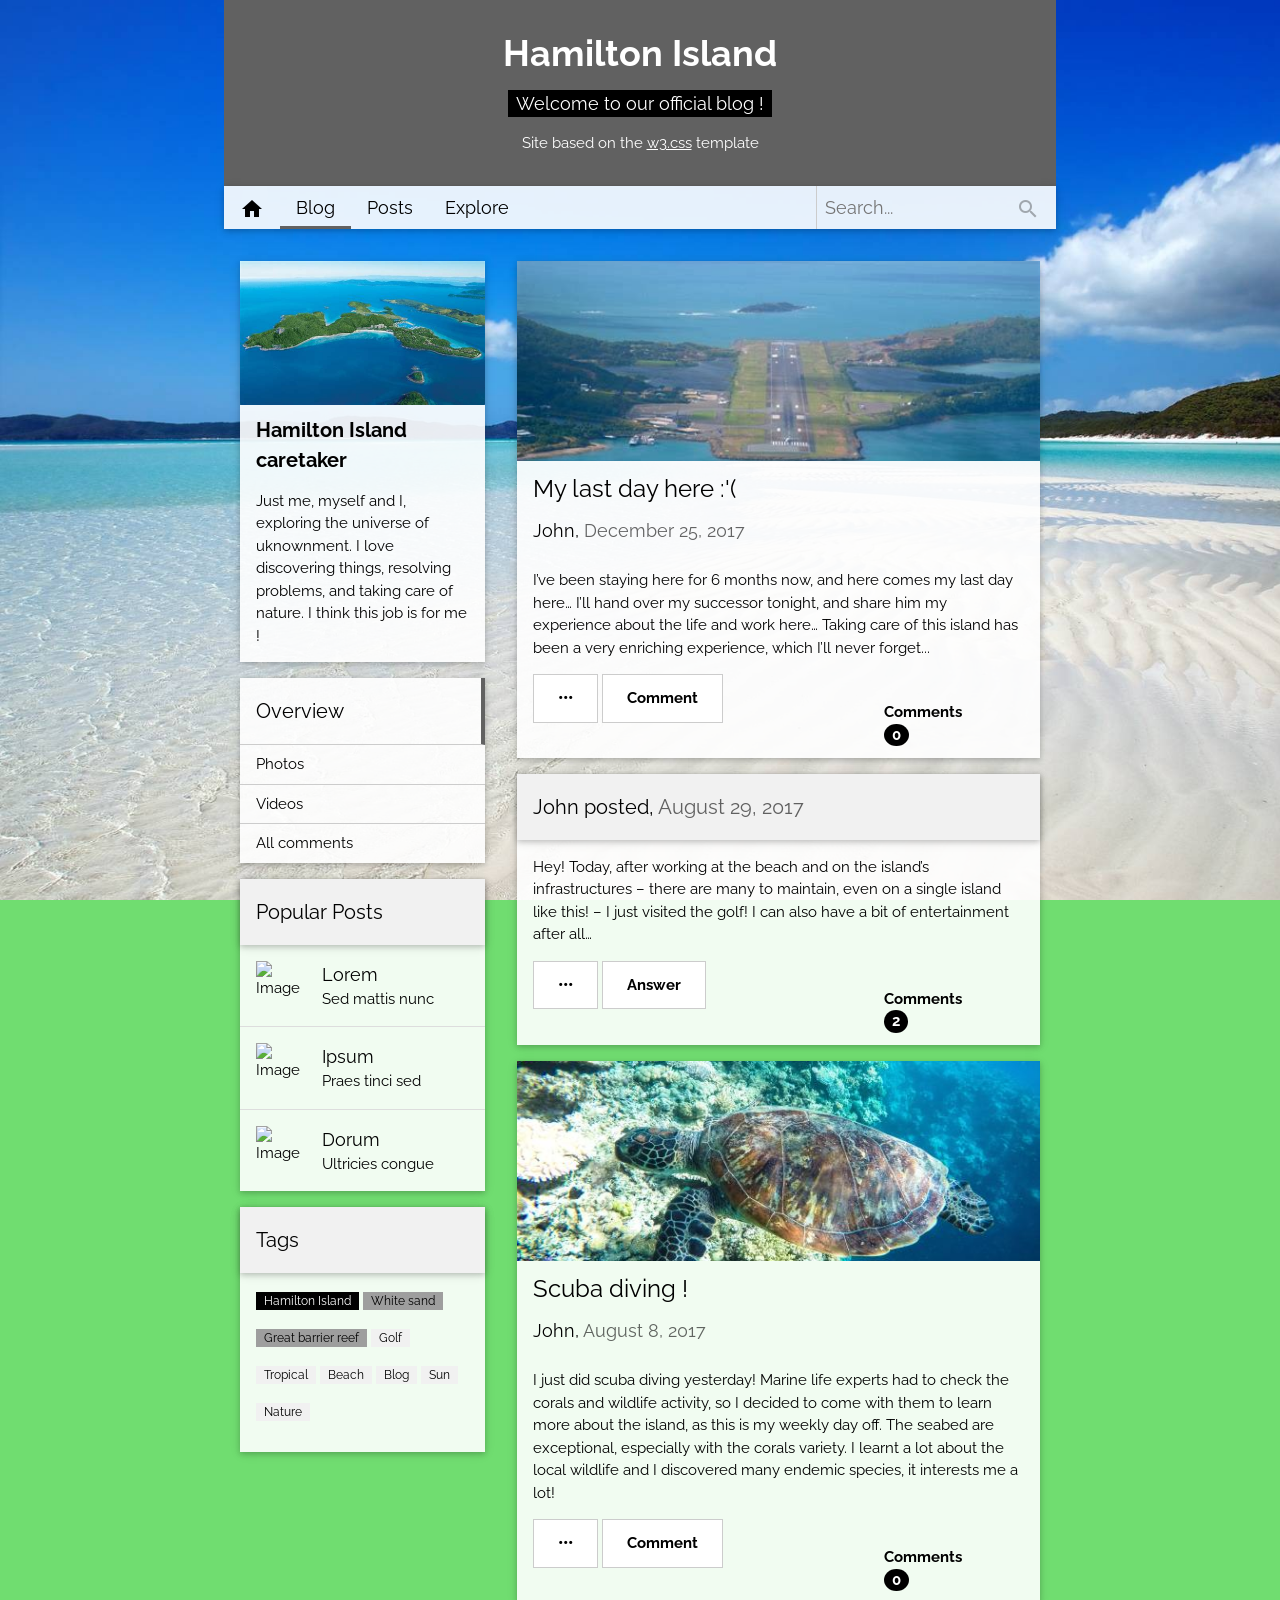
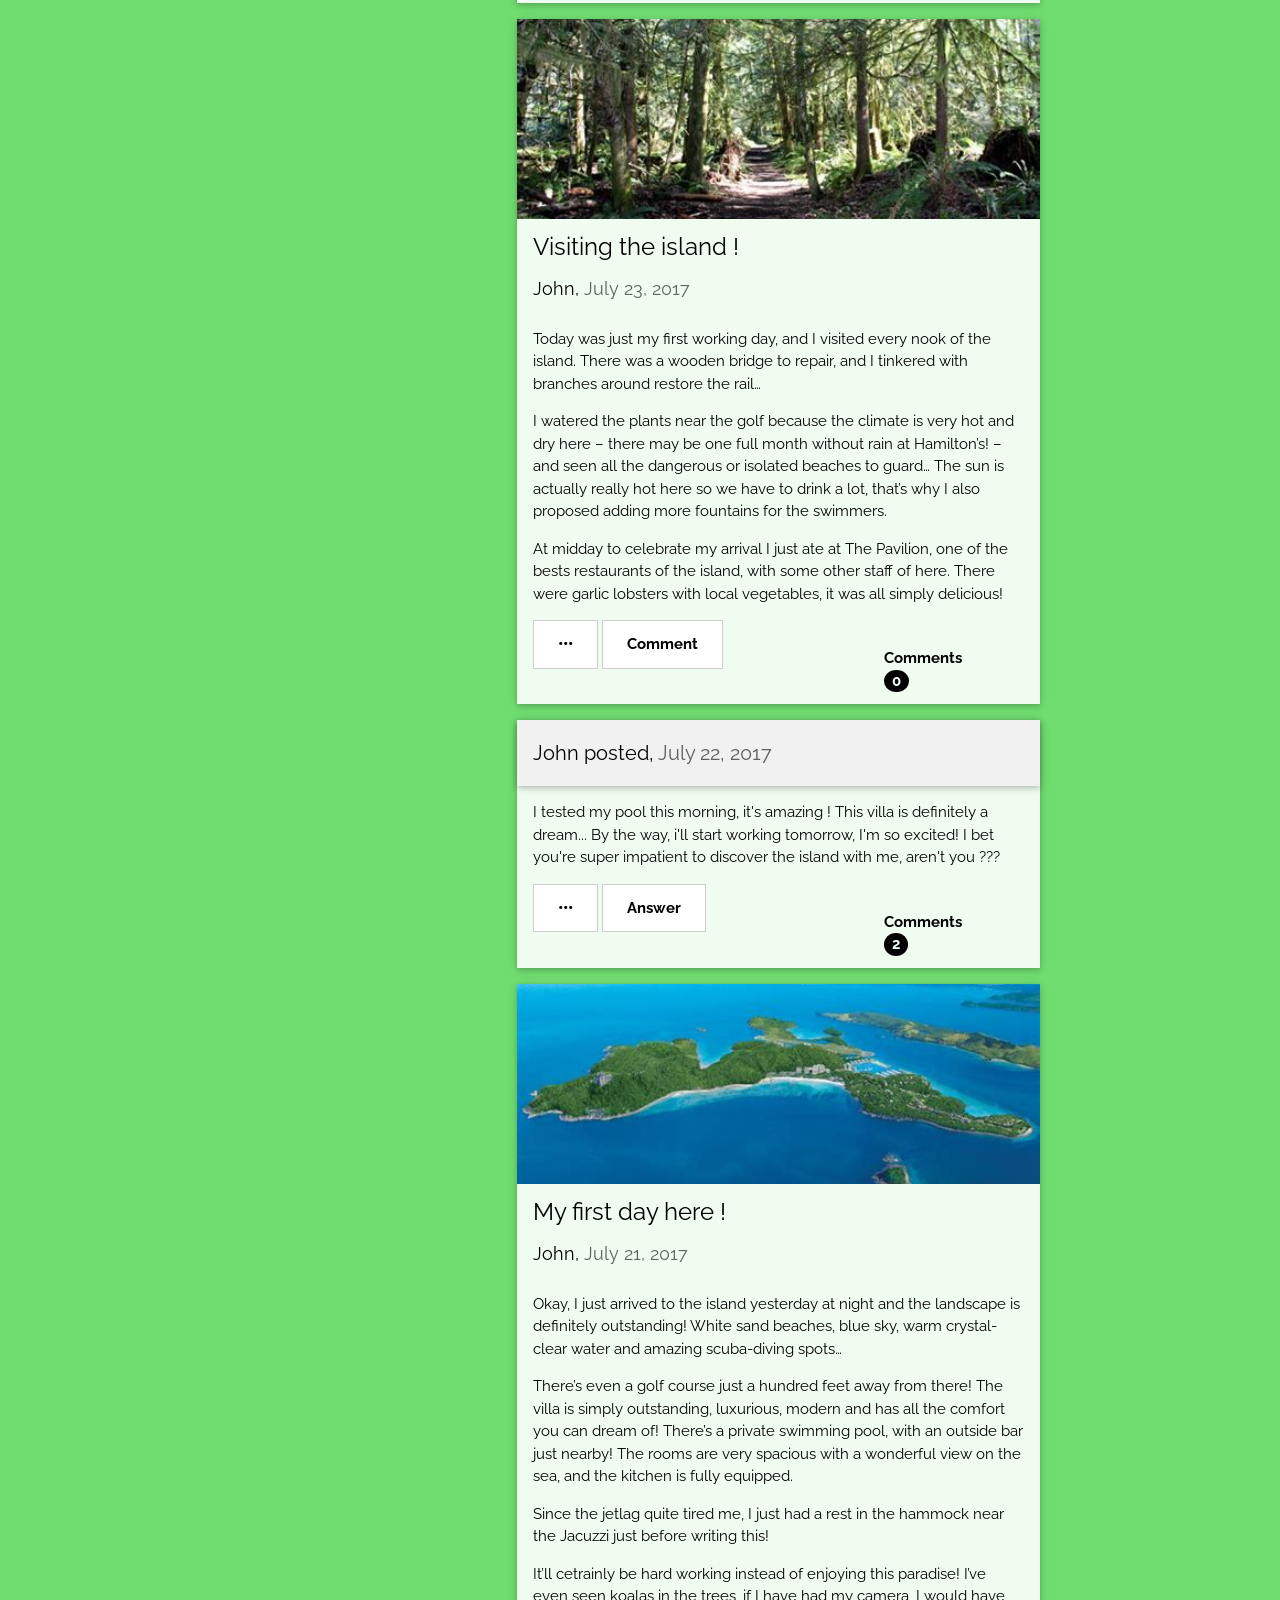
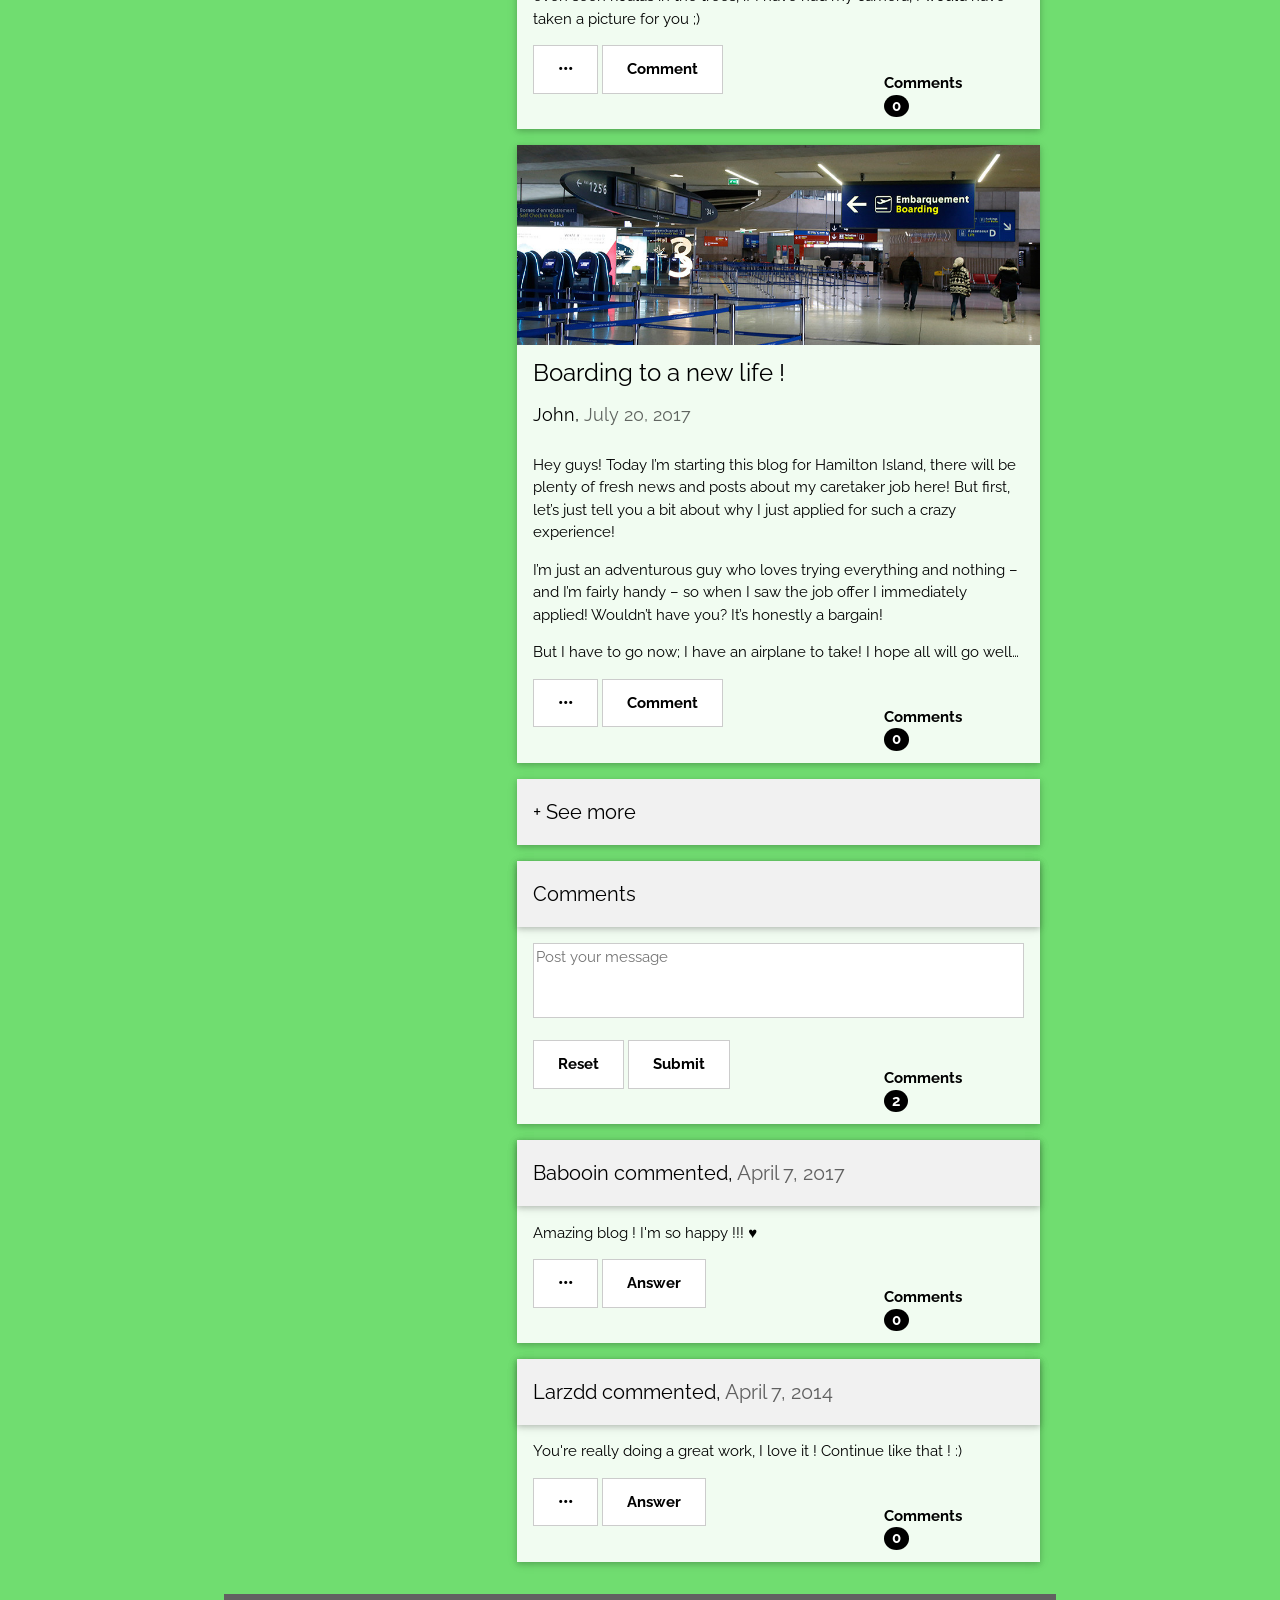
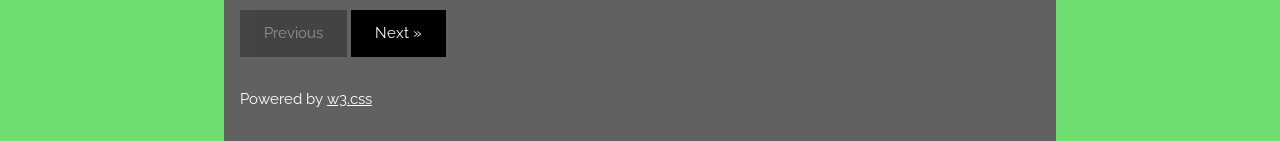
==== index.html @ 5f14005f "chenges" ====
<!DOCTYPE html PUBLIC "-//W3C//DTD XHTML 1.0 Strict//EN" "http://www.w3.org/TR/xhtml1/DTD/xhtml1-strict.dtd">
<html xmlns="http://www.w3.org/1999/xhtml">

<head>
<meta http-equiv="Content-Type" content="text/html; charset=utf-8"/>
<meta name="viewport" content="width=device-width, initial-scale=1"/>
<meta name="description" content="eng-bl"/>
<meta name="keywords" content="hamilton island"/>

<title>Hamilton Island • Blog</title>
<script type="text/javascript" src=tab-handler.js></script>

<link rel="stylesheet" href="https://www.w3schools.com/w3css/4/w3.css">
<link rel="stylesheet" href="https://fonts.googleapis.com/css?family=Raleway">
<link rel="stylesheet" href="https://fonts.googleapis.com/icon?family=Material+Icons">
<link rel="stylesheet" href="custom-w3.css" id="stylesheet">
</head>

<body>
<div class="w3-content main-padding">

<!-- Header -->
<header class="w3-container w3-dark-grey w3-center w3-padding-16"> 
	<h1 class="bold">Hamilton Island</h1>
	<h5><span class="w3-tag">Welcome to our official blog !</span></h5>
	<p>Site based on the <a href="https://www.w3schools.com/w3css/tryw3css_templates_blog.htm" target="_blank">w3.css</a> template</p>
</header>

<div class="w3-bar w3-card w3-margin-bottom">
	<a href="javascript:void(0)" class="w3-bar-item w3-button"><i class="material-icons">home</i></a>
	<a href="javascript:void(0)" class="w3-bar-item w3-button buttonvalid">Blog</a>
	<a href="javascript:void(0)" class="w3-bar-item w3-button">Posts</a>
	<a href="javascript:void(0)" class="w3-bar-item w3-button">Explore</a>
	<form class="w3-custom-mobile w3-right form" action="javascript:void(0)">
		<button class="w3-button w3-right search w3-disabled"><i class="material-icons">search</i></button>
		<input class="w3-input w3-border-0 w3-border-left w3-right" type="text" placeholder="Search...">
	</form>
</div>

<!-- Grid -->
<div class="w3-row">


<!-- Menu -->
<div class="w3-col l4">
	
	<!-- About Card -->
	<div class="w3-card w3-margin">
		<img src="photoHamilton.jpg" style="width:100%">
		<div class="w3-container">
			<h4 class="bold">Hamilton Island caretaker</h4>
			<p>Just me, myself and I, exploring the universe of uknownment. I love discovering things, resolving problems, and taking care of nature. I think this job is for me !</p>
		</div>
	</div>
	
	<!-- Menu -->
	<div class="w3-card w3-margin">
		<a class="w3-button menu w3-border-bottom menuvalid"><h4>Overview</h4></a>
		<a class="w3-button menu w3-border-bottom">Photos</a>
		<a class="w3-button menu w3-border-bottom">Videos</a>
		<a class="w3-button menu">All comments</a>
	</div>

	<!-- Posts -->
	<div class="w3-card w3-margin">
		<div class="w3-card header">
			<h4>Popular Posts</h4>
		</div>
		<ul class="w3-ul w3-hoverable">
			<li class="w3-padding-16">
				<img src="https://www.w3schools.com/w3images/rock.jpg" alt="Image" class="w3-left w3-margin-right" style="width:50px">
				<span class="w3-large">Lorem</span><br>
				<span>Sed mattis nunc</span>
			</li>
			<li class="w3-padding-16">
				<img src="https://www.w3schools.com/w3images/gondol.jpg" alt="Image" class="w3-left w3-margin-right" style="width:50px">
				<span class="w3-large">Ipsum</span><br>
				<span>Praes tinci sed</span>
			</li> 
			<li class="w3-padding-16">
				<img src="https://www.w3schools.com/w3images/skies.jpg" alt="Image" class="w3-left w3-margin-right" style="width:50px">
				<span class="w3-large">Dorum</span><br>
				<span>Ultricies congue</span>
			</li>
		</ul>
	</div>
 
	<!-- Labels / tags -->
	<div class="w3-card w3-margin">
		<div class="w3-card header">
			<h4>Tags</h4>
		</div>
		<div class="w3-container">
			<p>
			<span class="w3-tag w3-black w3-small  w3-margin-bottom">Hamilton Island</span> <span class="w3-tag w3-grey w3-small w3-margin-bottom">White sand</span> <span class="w3-tag w3-grey w3-small w3-margin-bottom">Great barrier reef</span> <span class="w3-tag w3-light-grey w3-small w3-margin-bottom">Golf</span> <span class="w3-tag w3-light-grey w3-small w3-margin-bottom">Tropical</span>
			<span class="w3-tag w3-light-grey w3-small w3-margin-bottom">Beach</span> <span class="w3-tag w3-light-grey w3-small w3-margin-bottom">Blog</span> <span class="w3-tag w3-light-grey w3-small w3-margin-bottom">Sun</span> <span class="w3-tag w3-light-grey w3-small w3-margin-bottom">Nature</span>
			</p>
		</div>
	</div>
	
<!-- END INTRODUCTION MENU -->
</div>


<!-- Blog entries -->
<div class="w3-col l8 s12">

	<!-- Blog entry -->
	<div class="w3-card w3-margin">
		<img src="hamiltonAirport.jpg" alt="Image" style="width:100%;height:200px;">
		<div class="w3-container">
			<h3>My last day here :'(</h3>
			<h5>John, <span class="w3-opacity">December 25, 2017</span></h5>
		</div>
		<div class="w3-container">
			<p>I’ve been staying here for 6 months now, and here comes my last day here… I’ll hand over my successor tonight, and share him my experience about the life and work here… Taking care of this island has been a very enriching experience, which I’ll never forget...</p>
			<div class="w3-row">
				<div class="w3-col m8 s12">
					<div class="w3-dropdown-click">
						<button onclick="openDrop(this)" class="w3-button w3-padding-large w3-white w3-border drop">•••</button>
						<div id="dropdown" class="w3-dropdown-content w3-bar-block w3-border">
							<a href="javascript:void(0)" class="w3-bar-item w3-button">React</a>
							<a href="javascript:void(0)" class="w3-bar-item w3-button">Reshare</a>
							<a href="javascript:void(0)" class="w3-bar-item w3-button">Report</a>
						</div>
					</div>
					<button class="w3-button w3-padding-large w3-white w3-border bold">Comment</button>
				</div>
				<div class="w3-col m4 w3-hide-small">
					<p><span class="w3-padding-large w3-right bold">Comments <span class="w3-badge">0</span></span></p>
				</div>
			</div>
		</div>
	</div>

	<!-- Post -->
	<div class="w3-card w3-margin">
		<div class="w3-card header">
			<h4>John posted, <span class="w3-opacity">August 29, 2017</span></h4>
		</div>
		<div class="w3-container">
			<p>Hey! Today, after working at the beach and on the island’s infrastructures – there are many to maintain, even on a single island like this! – I just visited the golf! I can also have a bit of entertainment after all…</p>
			<div class="w3-row">
				<div class="w3-col m8 s12">
					<div class="w3-dropdown-click">
						<button onclick="openDrop(this)" class="w3-button w3-padding-large w3-white w3-border drop">•••</button>
						<div id="dropdown" class="w3-dropdown-content w3-bar-block w3-border">
							<a href="javascript:void(0)" class="w3-bar-item w3-button">React</a>
							<a href="javascript:void(0)" class="w3-bar-item w3-button">Reshare</a>
							<a href="javascript:void(0)" class="w3-bar-item w3-button">Report</a>
						</div>
					</div>
					<button class="w3-button w3-padding-large w3-white w3-border bold">Answer</button>
				</div>
				<div class="w3-col m4 w3-hide-small">
					<p><span class="w3-padding-large w3-right bold">Comments <span class="w3-badge">2</span></span></p>
				</div>
			</div>
		</div>
	</div>

	<!-- Blog entry -->
	<div class="w3-card w3-margin">
		<img src="hamiltonScuba.jpg" alt="Image" style="width:100%;height:200px;">
		<div class="w3-container">
			<h3>Scuba diving !</h3>
			<h5>John, <span class="w3-opacity">August 8, 2017</span></h5>
		</div>
		<div class="w3-container">
			<p>I just did scuba diving yesterday! Marine life experts had to check the corals and wildlife activity, so I decided to come with them to learn more about the island, as this is my weekly day off. The seabed are exceptional, especially with the corals variety. I learnt a lot about the local wildlife and I discovered many endemic species, it interests me a lot!</p>
			<div class="w3-row">
				<div class="w3-col m8 s12">
					<div class="w3-dropdown-click">
						<button onclick="openDrop(this)" class="w3-button w3-padding-large w3-white w3-border drop">•••</button>
						<div id="dropdown" class="w3-dropdown-content w3-bar-block w3-border">
							<a href="javascript:void(0)" class="w3-bar-item w3-button">React</a>
							<a href="javascript:void(0)" class="w3-bar-item w3-button">Reshare</a>
							<a href="javascript:void(0)" class="w3-bar-item w3-button">Report</a>
						</div>
					</div>
					<button class="w3-button w3-padding-large w3-white w3-border bold">Comment</button>
				</div>
				<div class="w3-col m4 w3-hide-small">
					<p><span class="w3-padding-large w3-right bold">Comments <span class="w3-badge">0</span></span></p>
				</div>
			</div>
		</div>
	</div>

	<!-- Blog entry -->
	<div class="w3-card w3-margin">
		<img src="hamiltonTrail.jpg" alt="Image" style="width:100%;height:200px;">
		<div class="w3-container">
			<h3>Visiting the island !</h3>
			<h5>John, <span class="w3-opacity">July 23, 2017</span></h5>
		</div>
		<div class="w3-container">
			<p>Today was just my first working day, and I visited every nook of the island. There was a wooden bridge to repair, and I tinkered with branches around restore the rail…</p>
			<p>I watered the plants near the golf because the climate is very hot and dry here – there may be one full month without rain at Hamilton’s! – and seen all the dangerous or isolated beaches to guard… The sun is actually really hot here so we have to drink a lot, that’s why I also proposed adding more fountains for the swimmers.</p>
			<p>At midday to celebrate my arrival I just ate at The Pavilion, one of the bests restaurants of the island, with some other staff of here. There were garlic lobsters with local vegetables, it was all simply delicious!</p>
			<div class="w3-row">
				<div class="w3-col m8 s12">
					<div class="w3-dropdown-click">
						<button onclick="openDrop(this)" class="w3-button w3-padding-large w3-white w3-border drop">•••</button>
						<div id="dropdown" class="w3-dropdown-content w3-bar-block w3-border">
							<a href="javascript:void(0)" class="w3-bar-item w3-button">React</a>
							<a href="javascript:void(0)" class="w3-bar-item w3-button">Reshare</a>
							<a href="javascript:void(0)" class="w3-bar-item w3-button">Report</a>
						</div>
					</div>
					<button class="w3-button w3-padding-large w3-white w3-border bold">Comment</button>
				</div>
				<div class="w3-col m4 w3-hide-small">
					<p><span class="w3-padding-large w3-right bold">Comments <span class="w3-badge">0</span></span></p>
				</div>
			</div>
		</div>
	</div>

	<!-- Post -->
	<div class="w3-card w3-margin">
		<div class="w3-card header">
			<h4>John posted, <span class="w3-opacity">July 22, 2017</span></h4>
		</div>
		<div class="w3-container">
			<p>I tested my pool this morning, it's amazing ! This villa is definitely a dream... By the way, i'll start working tomorrow, I'm so excited! I bet you're super impatient to discover the island with me, aren't you ???</p>
			<div class="w3-row">
				<div class="w3-col m8 s12">
					<div class="w3-dropdown-click">
						<button onclick="openDrop(this)" class="w3-button w3-padding-large w3-white w3-border drop">•••</button>
						<div id="dropdown" class="w3-dropdown-content w3-bar-block w3-border">
							<a href="javascript:void(0)" class="w3-bar-item w3-button">React</a>
							<a href="javascript:void(0)" class="w3-bar-item w3-button">Reshare</a>
							<a href="javascript:void(0)" class="w3-bar-item w3-button">Report</a>
						</div>
					</div>
					<button class="w3-button w3-padding-large w3-white w3-border bold">Answer</button>
				</div>
				<div class="w3-col m4 w3-hide-small">
					<p><span class="w3-padding-large w3-right bold">Comments <span class="w3-badge">2</span></span></p>
				</div>
			</div>
		</div>
	</div>

	<!-- Blog entry -->
	<div class="w3-card w3-margin">
		<img src="photoHamilton.jpg" alt="Image" style="width:100%;height:200px;">
		<div class="w3-container">
			<h3>My first day here !</h3>
			<h5>John, <span class="w3-opacity">July 21, 2017</span></h5>
		</div>
		<div class="w3-container">
			<p>Okay, I just arrived to the island yesterday at night and the landscape is definitely outstanding! White sand beaches, blue sky, warm crystal-clear water and amazing scuba-diving spots…</p>
			<p>There’s even a golf course just a hundred feet away from there! The villa is simply outstanding, luxurious, modern and has all the comfort you can dream of! There’s a private swimming pool, with an outside bar just nearby! The rooms are very spacious with a wonderful view on the sea, and the kitchen is fully equipped.</p>
			<p>Since the jetlag quite tired me, I just had a rest in the hammock near the Jacuzzi just before writing this!</p>
			<p>It’ll cetrainly be hard working instead of enjoying this paradise! I’ve even seen koalas in the trees, if I have had my camera, I would have taken a picture for you ;)</p>
			<div class="w3-row">
				<div class="w3-col m8 s12">
					<div class="w3-dropdown-click">
						<button onclick="openDrop(this)" class="w3-button w3-padding-large w3-white w3-border drop">•••</button>
						<div id="dropdown" class="w3-dropdown-content w3-bar-block w3-border">
							<a href="javascript:void(0)" class="w3-bar-item w3-button">React</a>
							<a href="javascript:void(0)" class="w3-bar-item w3-button">Reshare</a>
							<a href="javascript:void(0)" class="w3-bar-item w3-button">Report</a>
						</div>
					</div>
					<button class="w3-button w3-padding-large w3-white w3-border bold">Comment</button>
				</div>
				<div class="w3-col m4 w3-hide-small">
					<p><span class="w3-padding-large w3-right bold">Comments <span class="w3-badge">0</span></span></p>
				</div>
			</div>
		</div>
	</div>

	<!-- Blog entry -->
	<div class="w3-card w3-margin">
		<img src="parisAirport.jpg" alt="Image" style="width:100%;height:200px;">
		<div class="w3-container">
			<h3>Boarding to a new life !</h3>
			<h5>John, <span class="w3-opacity">July 20, 2017</span></h5>
		</div>
		<div class="w3-container">
			<p>Hey guys! Today I’m starting this blog for Hamilton Island, there will be plenty of fresh news and posts about my caretaker job here! But first, let’s just tell you a bit about why I just applied for such a crazy experience!</p>
			<p>I’m just an adventurous guy who loves trying everything and nothing – and I’m fairly handy – so when I saw the job offer I immediately applied! Wouldn’t have you? It’s honestly a bargain!</p>
			<p>But I have to go now; I have an airplane to take! I hope all will go well…</p>
			<div class="w3-row">
				<div class="w3-col m8 s12">
					<div class="w3-dropdown-click">
						<button onclick="openDrop(this)" class="w3-button w3-padding-large w3-white w3-border drop">•••</button>
						<div id="dropdown" class="w3-dropdown-content w3-bar-block w3-border">
							<a href="javascript:void(0)" class="w3-bar-item w3-button">React</a>
							<a href="javascript:void(0)" class="w3-bar-item w3-button">Reshare</a>
							<a href="javascript:void(0)" class="w3-bar-item w3-button">Report</a>
						</div>
					</div>
					<button class="w3-button w3-padding-large w3-white w3-border bold">Comment</button>
				</div>
				<div class="w3-col m4 w3-hide-small">
					<p><span class="w3-padding-large w3-right bold">Comments <span class="w3-badge">0</span></span></p>
				</div>
			</div>
		</div>
	</div>
	
	<!-- See more -->
	<div class="w3-card w3-margin">
		<a class="w3-button menu header"><h4>+ See more</h4></a>
	</div>

	<!-- Messages -->
	<div class="w3-card w3-margin">
		<div class="w3-card header">
			<h4>Comments</h4>
		</div>
		<form class="w3-container">
			<textarea name="message" class="w3-border" placeholder="Post your message" required></textarea>
			<div class="w3-row">
				<div class="w3-col m8 s12">
					<input type="reset" class="w3-button w3-padding-large w3-white w3-border bold"></input>
					<input type="submit" class="w3-button w3-padding-large w3-white w3-border bold"></input>
				</div>
				<div class="w3-col m4 w3-hide-small">
					<p><span class="w3-padding-large w3-right bold">Comments <span class="w3-badge">2</span></span></p>
				</div>
			</div>
		</form>
	</div>

	<!-- Message -->
	<div class="w3-card w3-margin">
		<div class="w3-card header">
			<h4>Babooin commented, <span class="w3-opacity">April 7, 2017</span></h4>
		</div>
		<div class="w3-container">
			<p>Amazing blog ! I'm so happy !!! ♥</p>
			<div class="w3-row">
				<div class="w3-col m8 s12">
					<div class="w3-dropdown-click">
						<button onclick="openDrop(this)" class="w3-button w3-padding-large w3-white w3-border drop">•••</button>
						<div id="dropdown" class="w3-dropdown-content w3-bar-block w3-border">
							<a href="" class="w3-bar-item w3-button">Answer</a>
							<a href="" class="w3-bar-item w3-button">Reshare</a>
							<a href="" class="w3-bar-item w3-button">Report</a>
						</div>
					</div>
					<button class="w3-button w3-padding-large w3-white w3-border bold">Answer</button>
				</div>
				<div class="w3-col m4 w3-hide-small">
					<p><span class="w3-padding-large w3-right bold">Comments <span class="w3-badge">0</span></span></p>
				</div>
			</div>
		</div>
	</div>

	<!-- Message -->
	<div class="w3-card w3-margin">
		<div class="w3-card header">
			<h4>Larzdd commented, <span class="w3-opacity">April 7, 2014</span></h4>
		</div>
		<div class="w3-container">
			<p>You're really doing a great work, I love it ! Continue like that ! :)</p>
			<div class="w3-row">
				<div class="w3-col m8 s12">
					<div class="w3-dropdown-click">
						<button onclick="openDrop(this)" class="w3-button w3-padding-large w3-white w3-border drop">•••</button>
						<div id="dropdown" class="w3-dropdown-content w3-bar-block w3-border">
							<a href="" class="w3-bar-item w3-button">Answer</a>
							<a href="" class="w3-bar-item w3-button">Reshare</a>
							<a href="" class="w3-bar-item w3-button">Report</a>
						</div>
					</div>
					<button class="w3-button w3-padding-large w3-white w3-border bold">Answer</button>
				</div>
				<div class="w3-col m4 w3-hide-small">
					<p><span class="w3-padding-large w3-right bold">Comments <span class="w3-badge">0</span></span></p>
				</div>
			</div>
		</div>
	</div>

<!-- END BLOG ENTRIES -->
</div>

<!-- END GRID -->
</div>

<!-- Footer -->
<footer class="w3-container w3-dark-grey w3-padding-16 w3-margin-top">
  <button class="w3-button w3-black w3-disabled w3-padding-large w3-margin-bottom">Previous</button>
  <button class="w3-button w3-black w3-padding-large w3-margin-bottom">Next »</button>
  <p>Powered by <a href="https://www.w3schools.com/w3css/default.asp" target="_blank">w3.css</a></p>
</footer>

<!-- END CONTENT -->
</div>

</body>
</html>
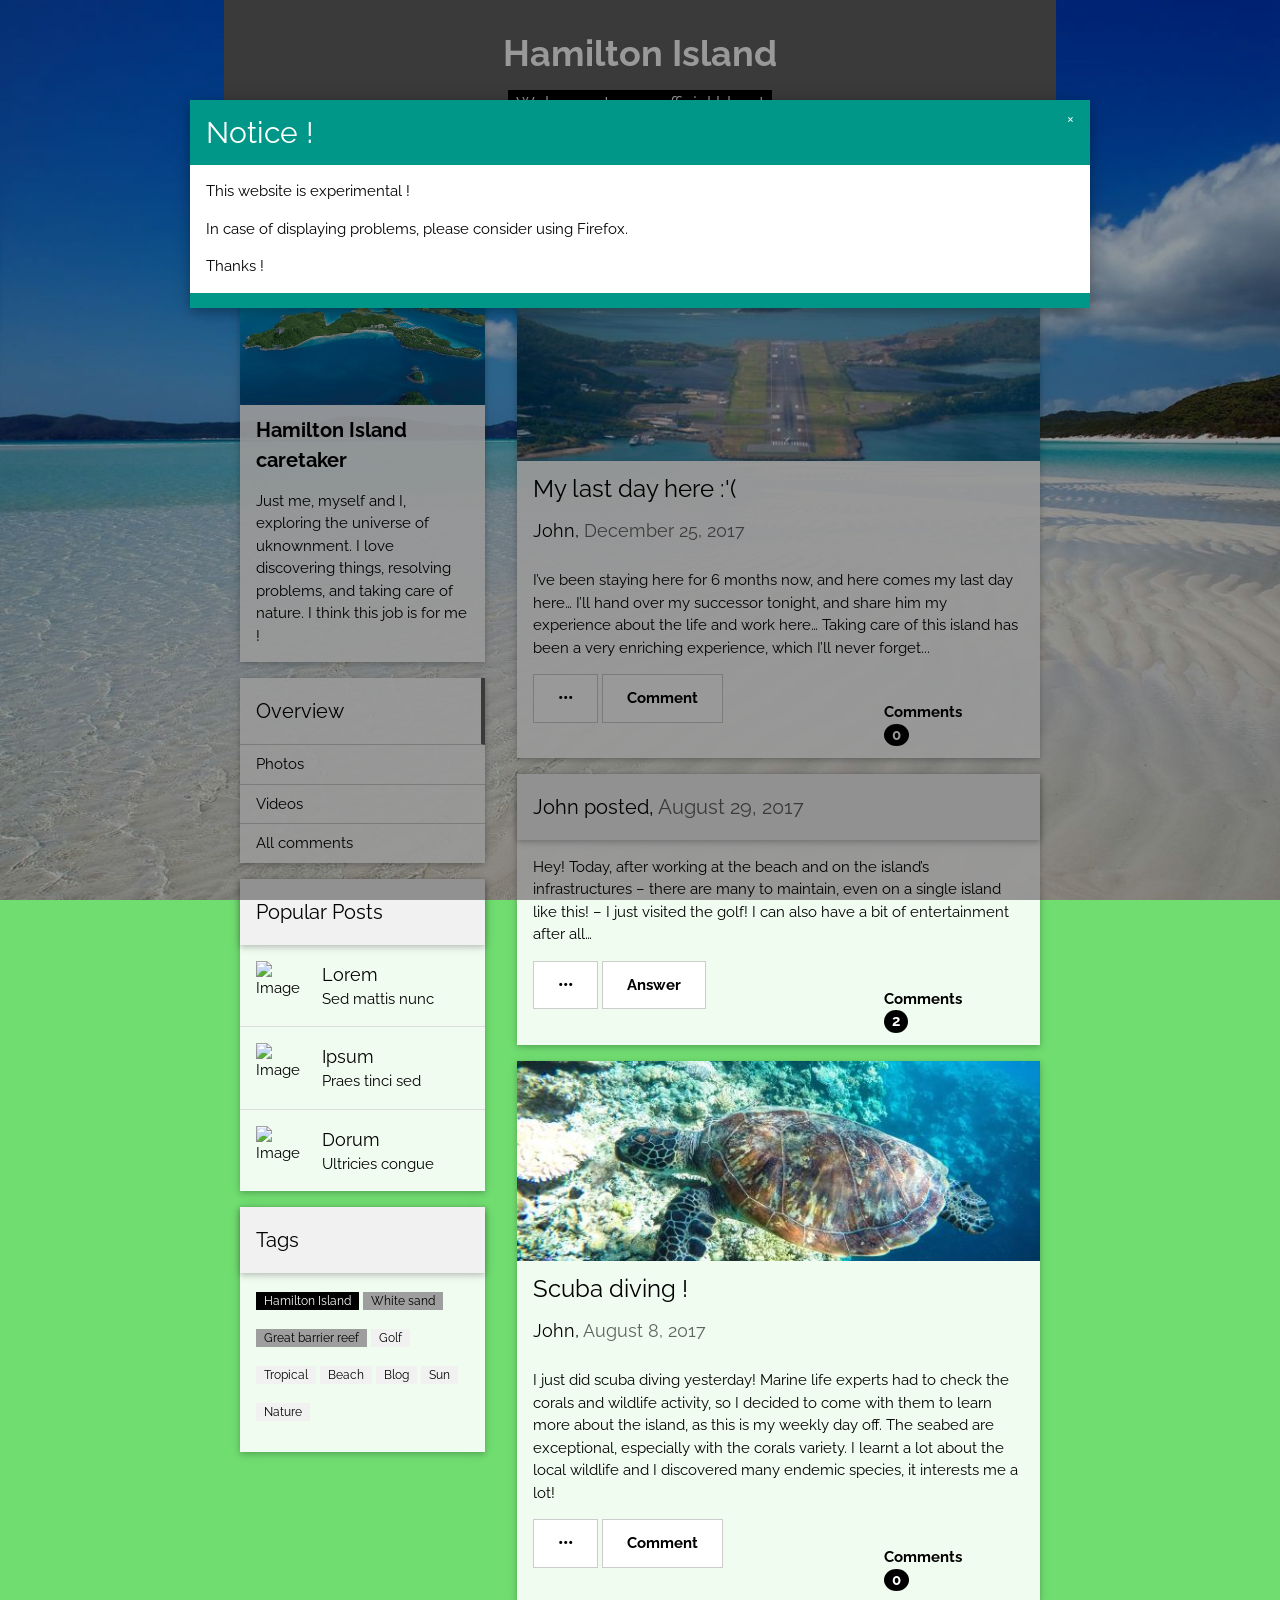
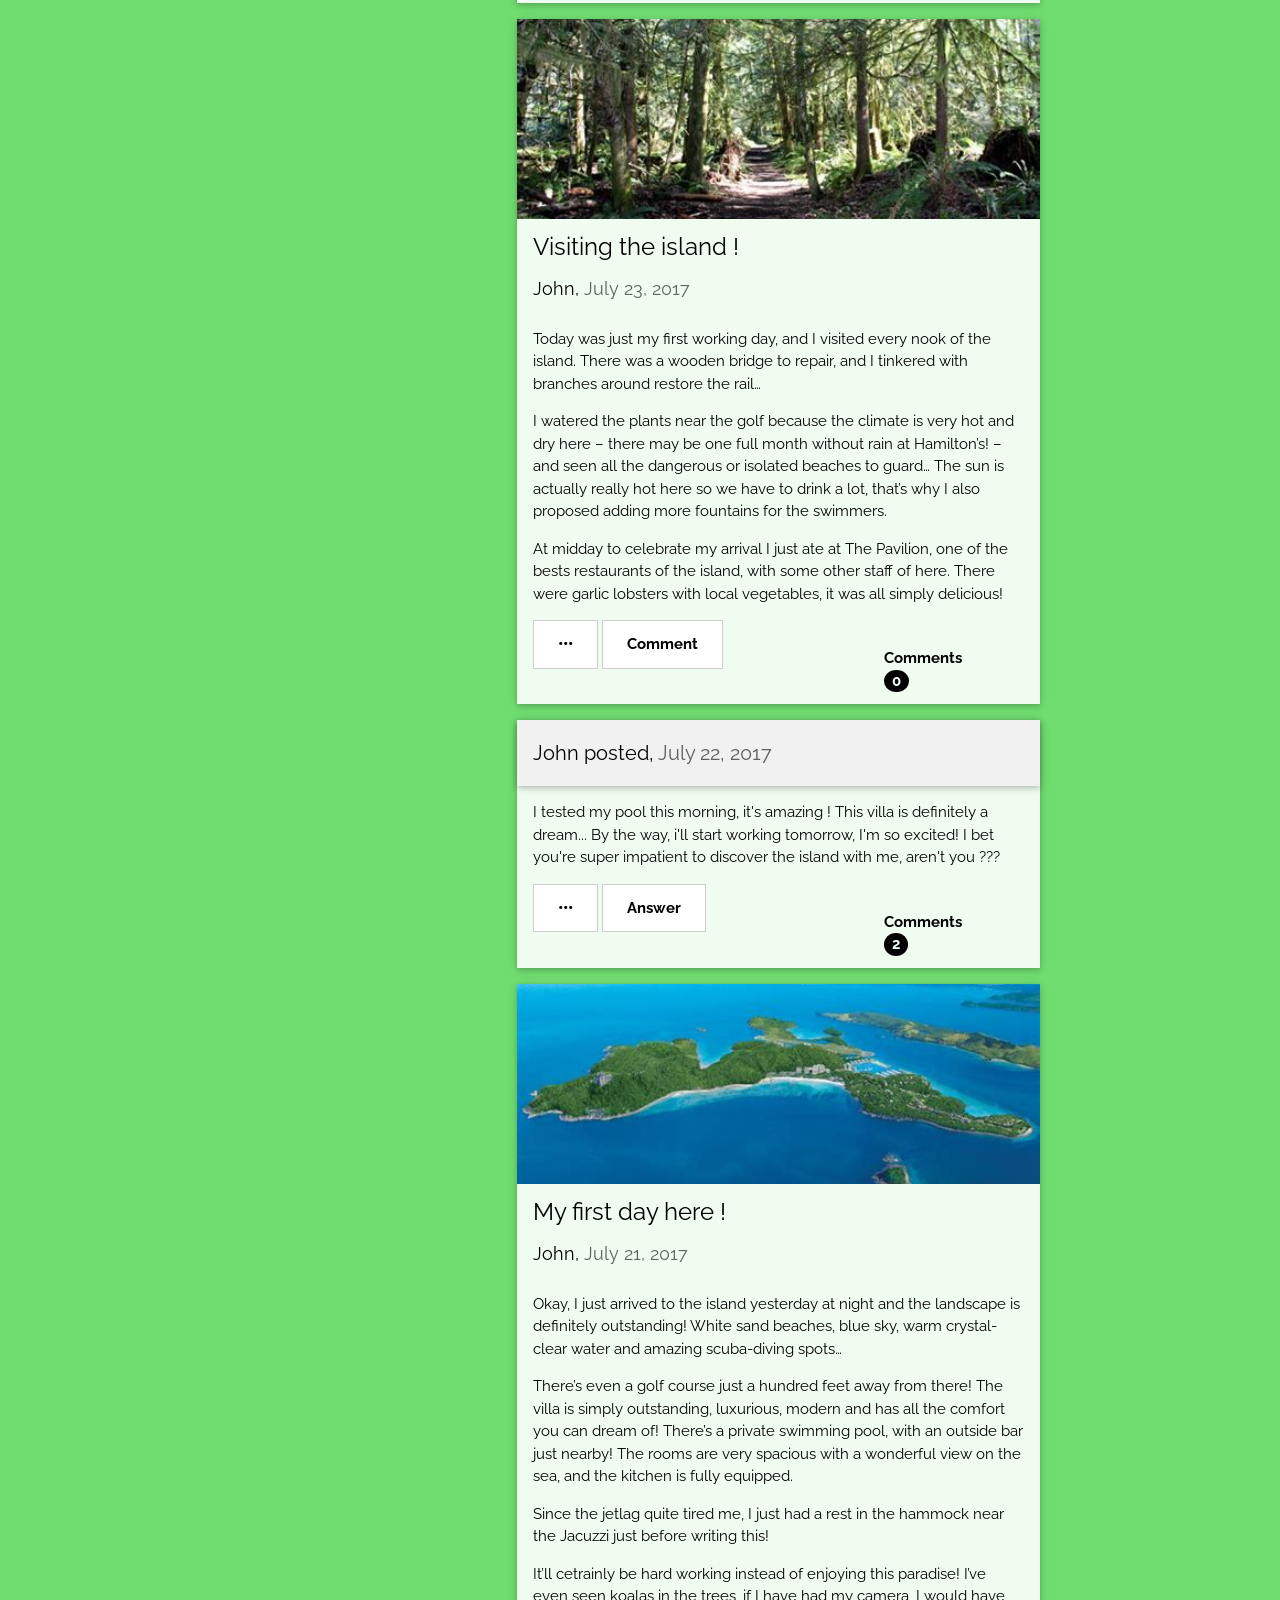
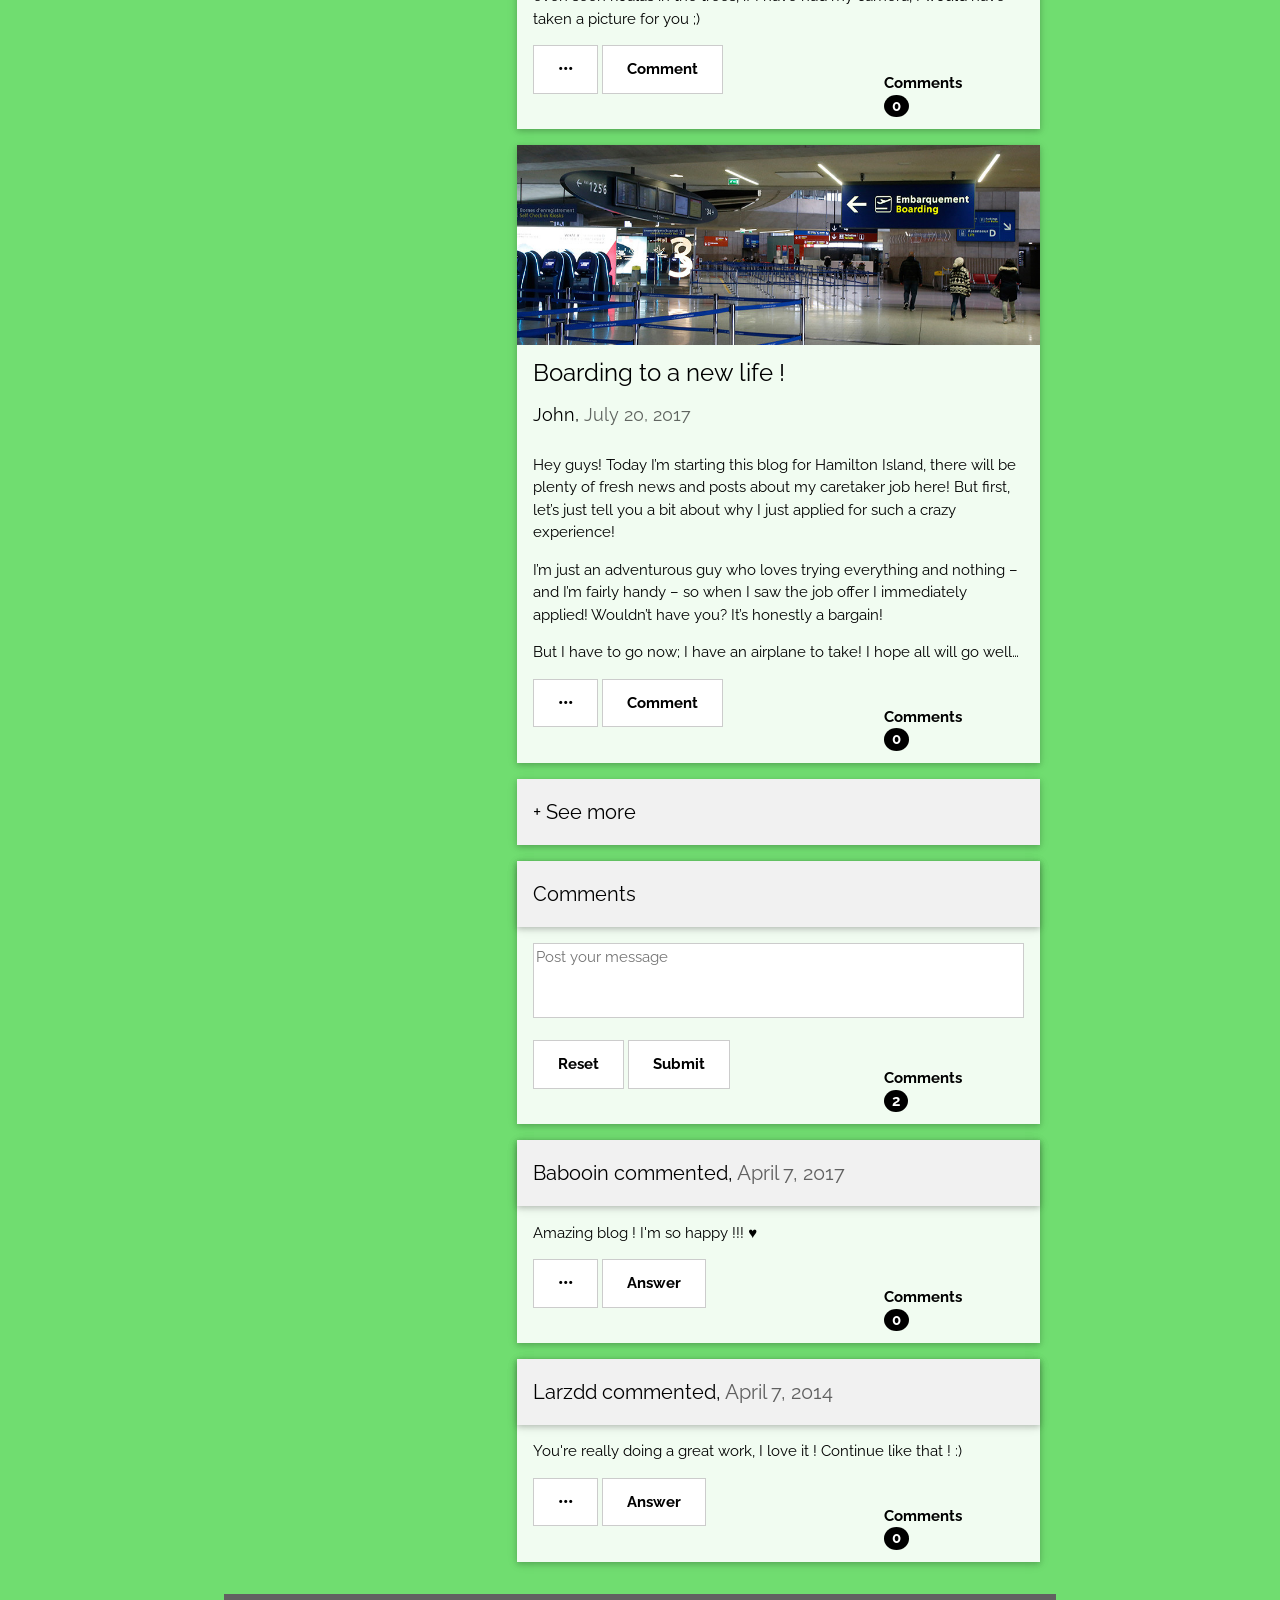
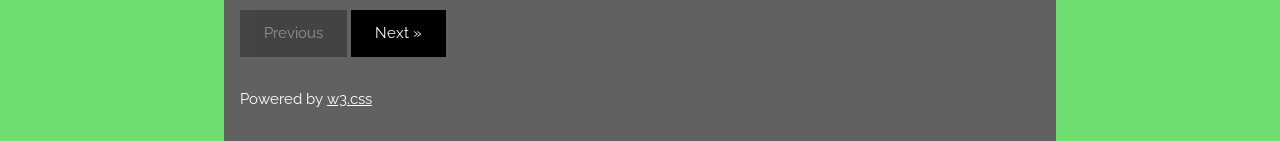
==== commit beb26df0: "modal :)" ====
--- a/index.html
+++ b/index.html
@@ -16,7 +16,7 @@
 <link rel="stylesheet" href="custom-w3.css" id="stylesheet">
 </head>
 
-<body>
+<body onload="document.getElementById('modal').style.display='block'">
 <div class="w3-content main-padding">
 
 <!-- Header -->
@@ -393,8 +393,24 @@
   <p>Powered by <a href="https://www.w3schools.com/w3css/default.asp" target="_blank">w3.css</a></p>
 </footer>
 
+<div id="modal" class="w3-modal">
+  <div class="w3-modal-content w3-card-4 w3-animate-zoom">
+    <header class="w3-container w3-teal"> 
+      <span onclick="document.getElementById('modal').style.display='none'" class="w3-button w3-display-topright">&times;</span>
+      <h2>Notice !</h2>
+    </header>
+    <div class="w3-container">
+      <p>This website is experimental !</p>
+	  <p>In case of displaying problems, please consider using Firefox.</p>
+	  <p>Thanks !</p>
+    </div>
+    <footer class="w3-container w3-teal">
+      <p></p>
+    </footer>
+  </div>
+</div>
+
 <!-- END CONTENT -->
 </div>
-
 </body>
 </html>
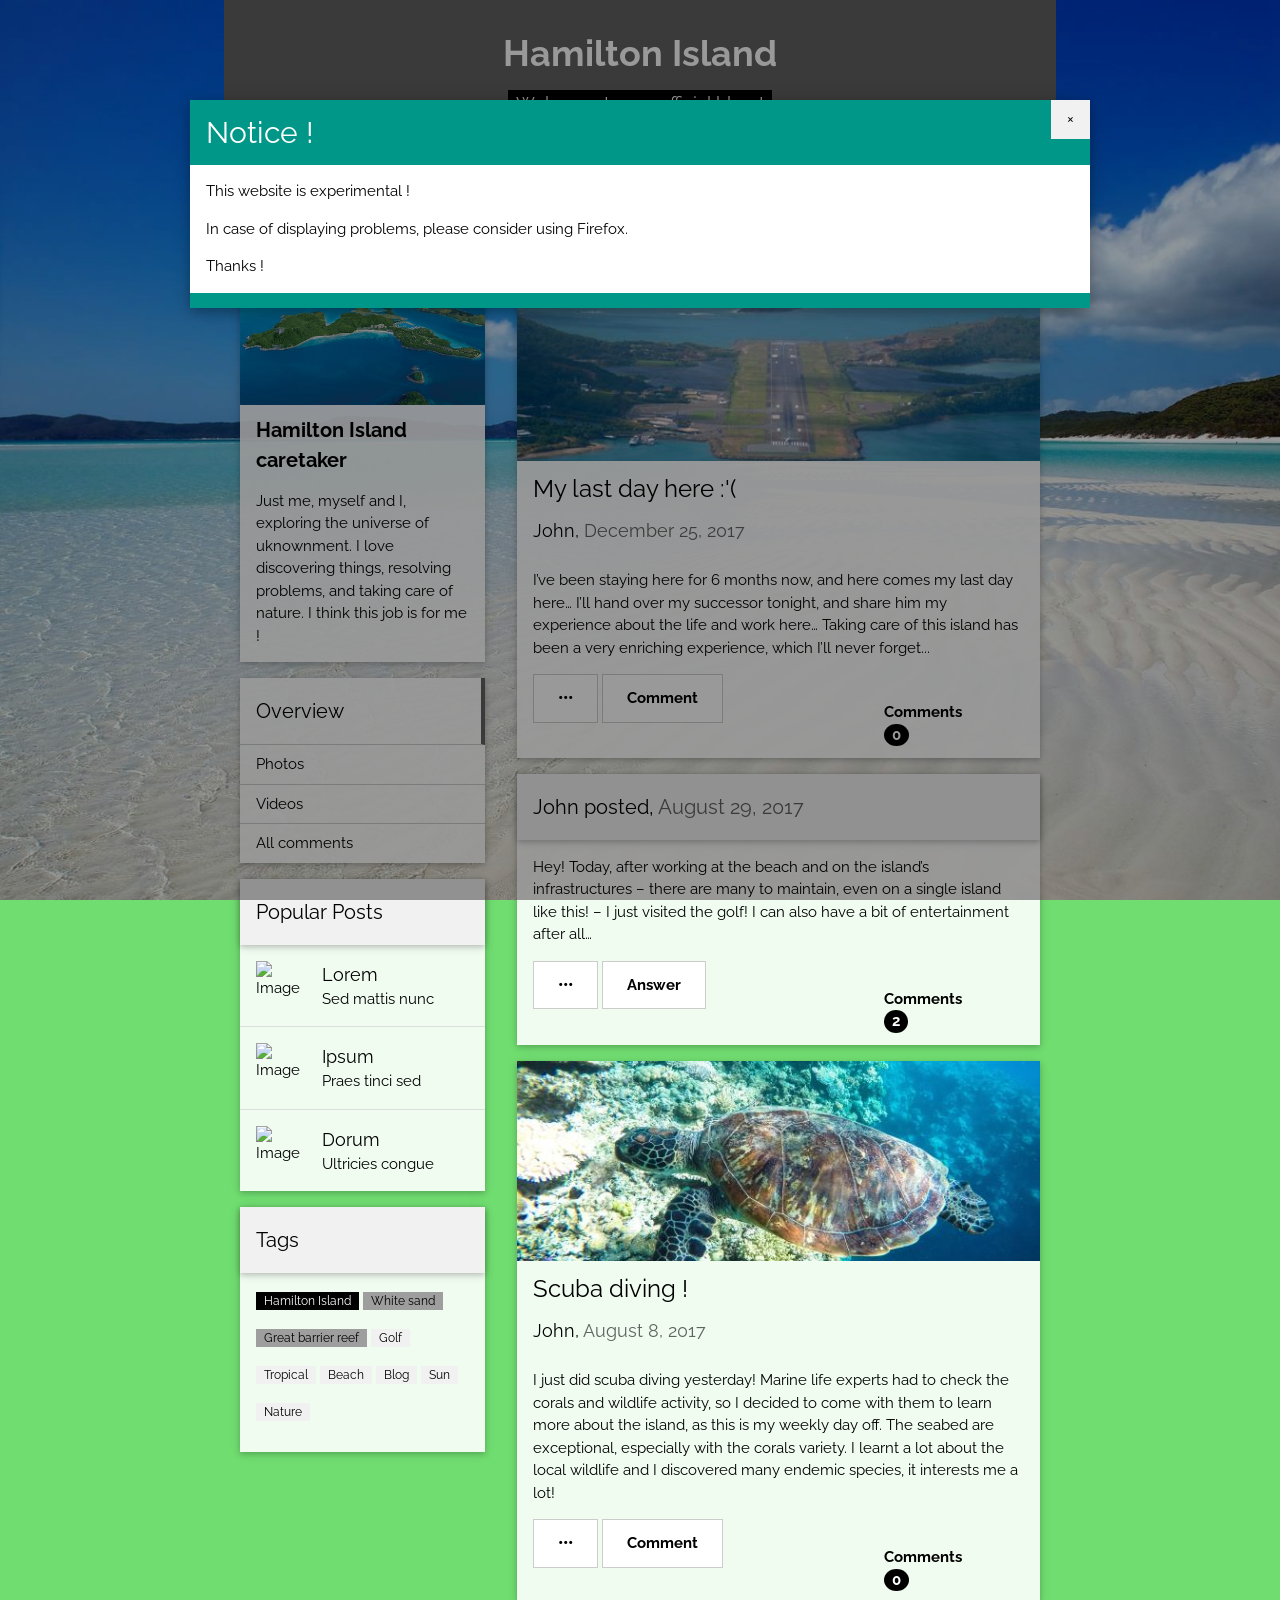
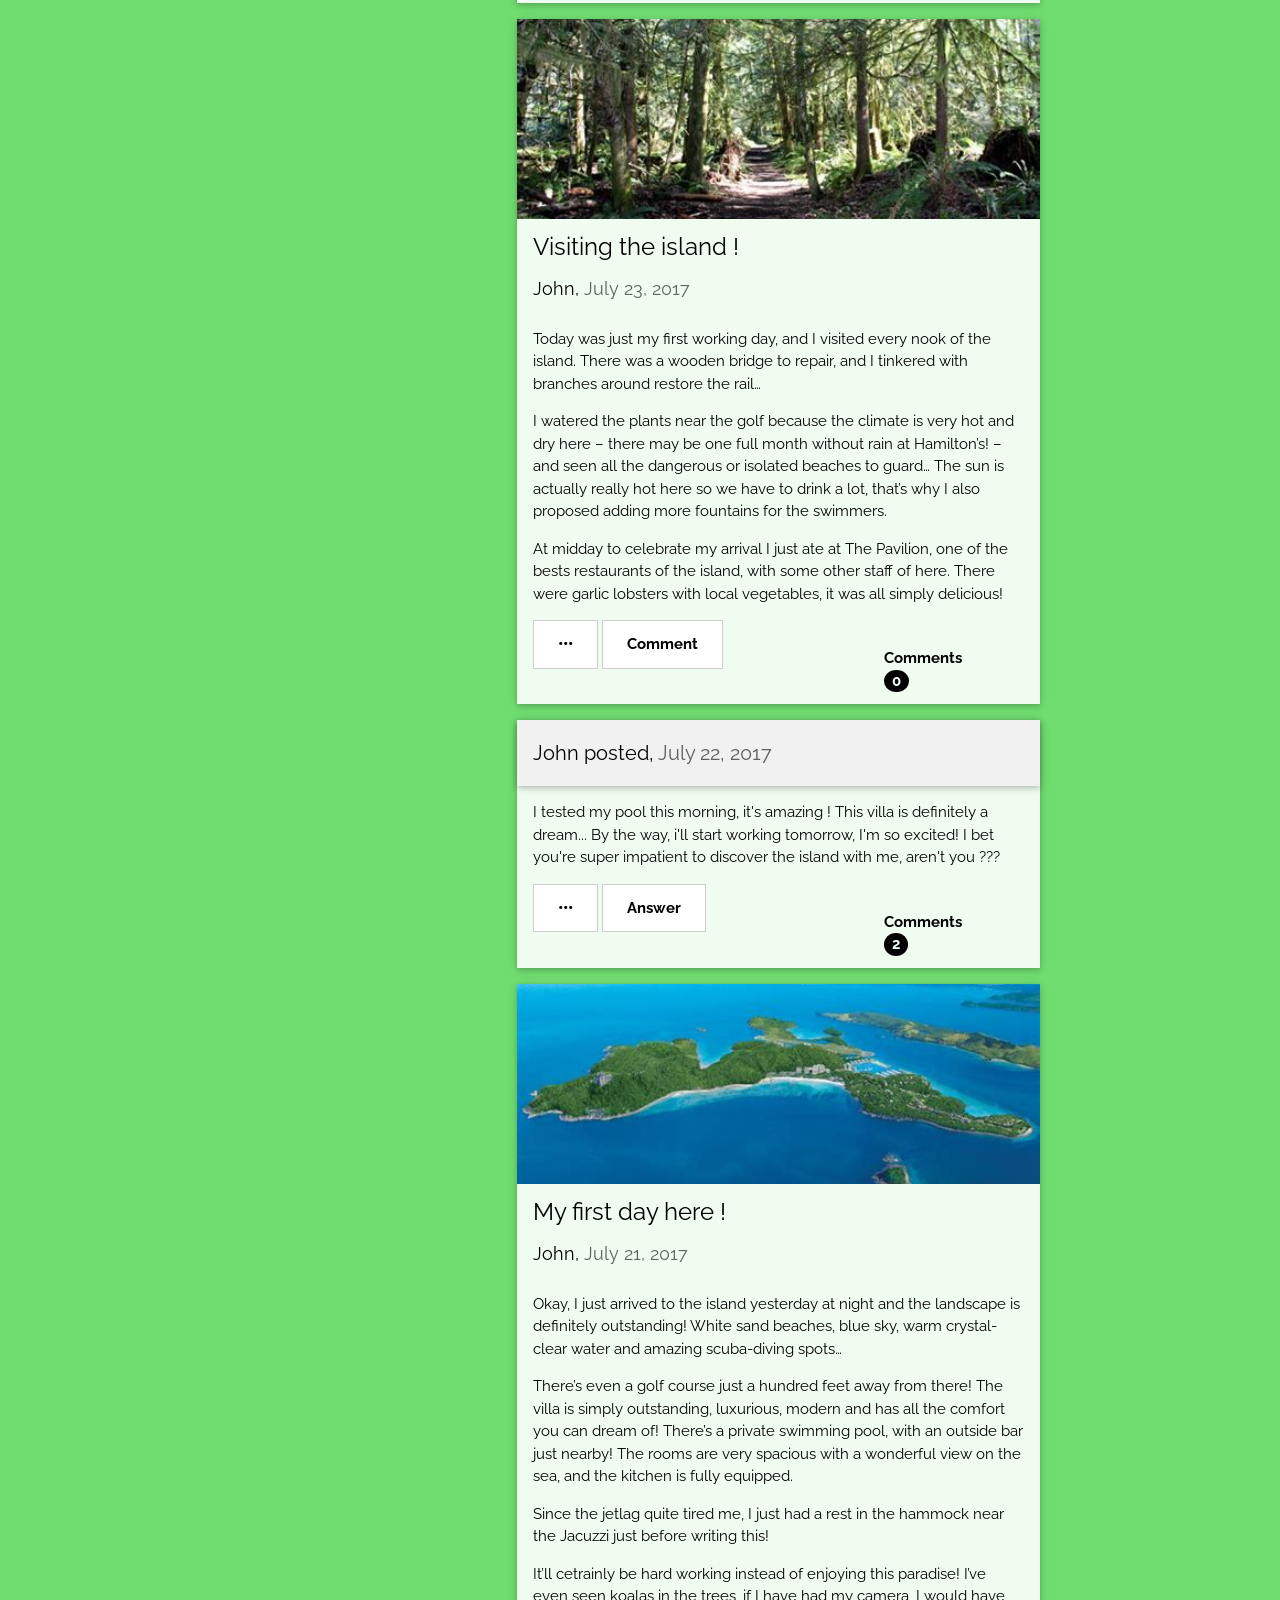
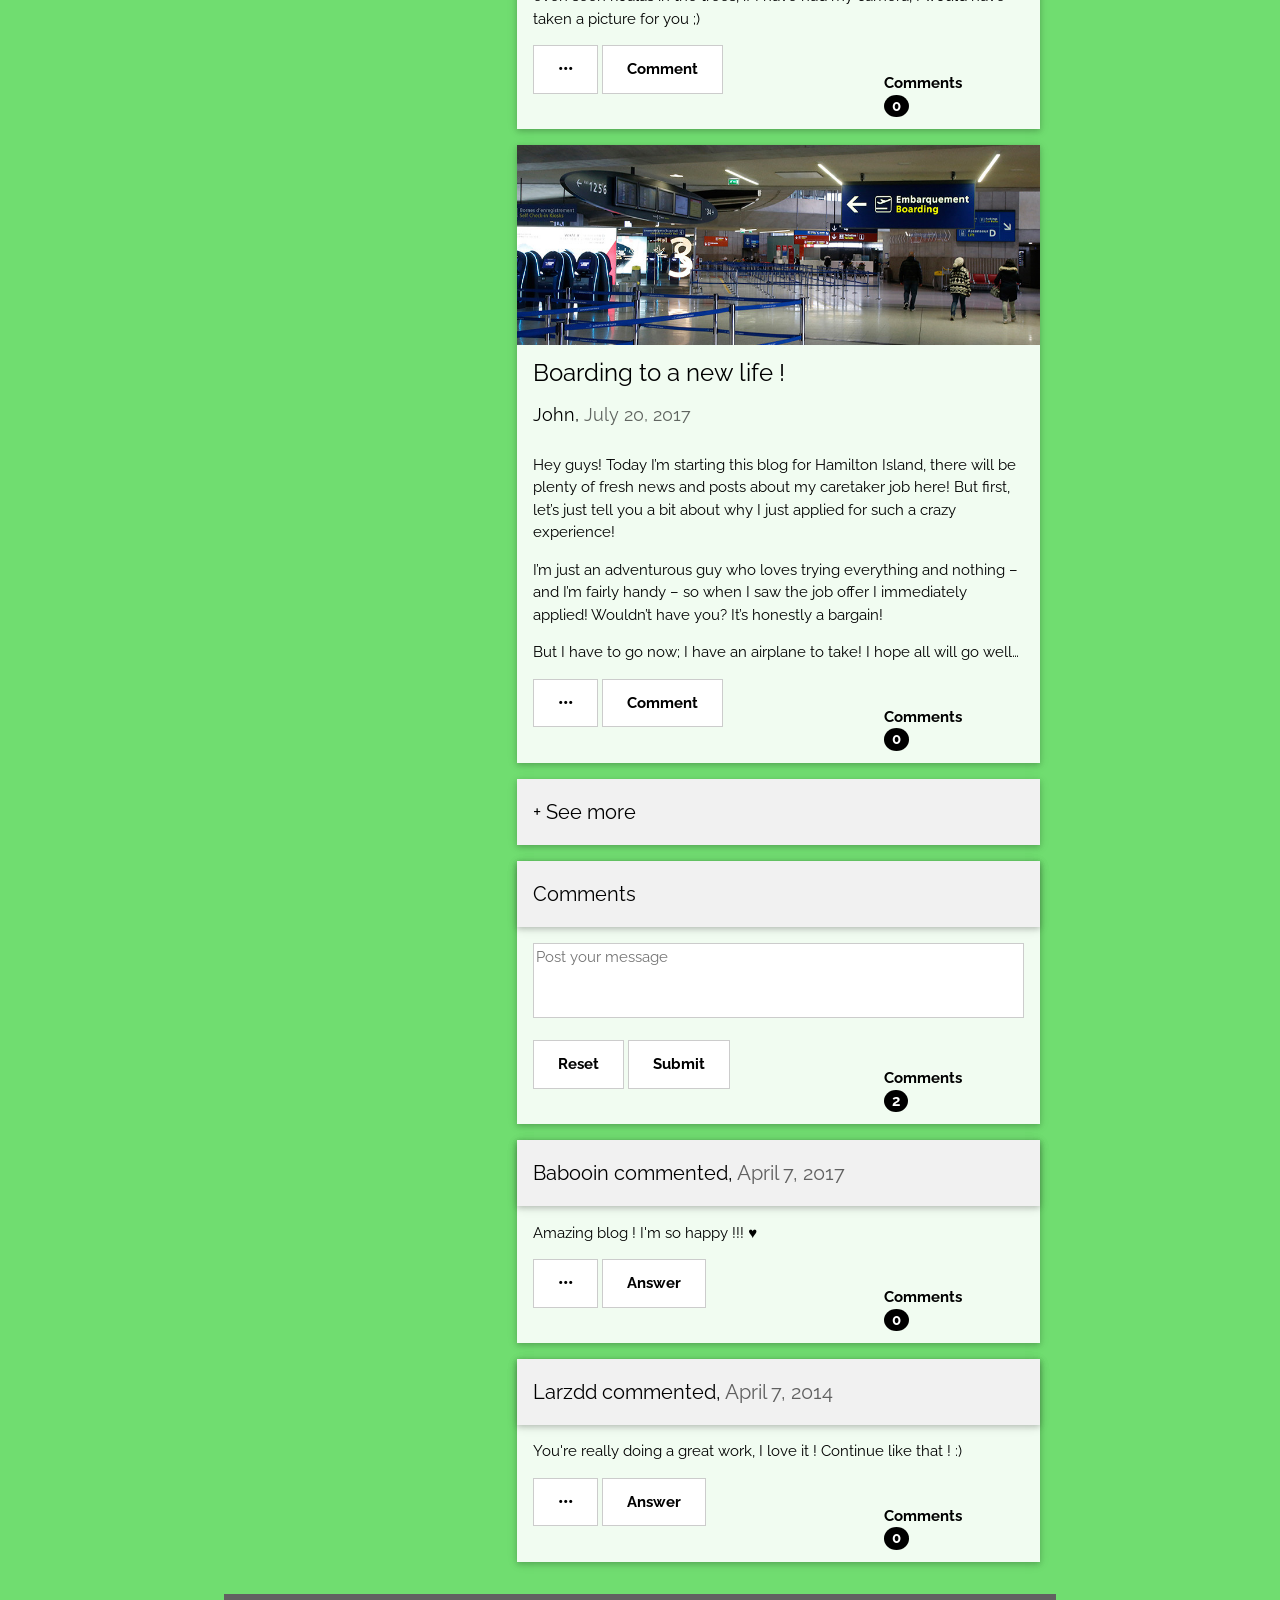
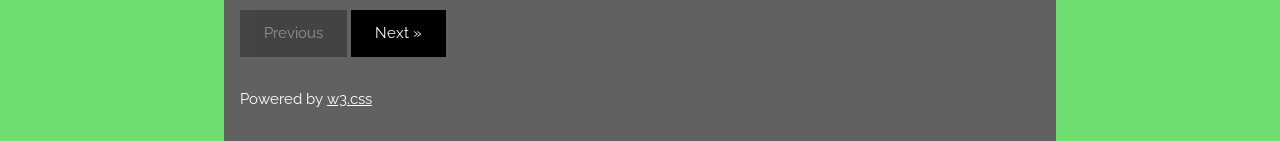
==== commit a5c34b5e: "modal changed" ====
--- a/index.html
+++ b/index.html
@@ -396,7 +396,7 @@
 <div id="modal" class="w3-modal">
   <div class="w3-modal-content w3-card-4 w3-animate-zoom">
     <header class="w3-container w3-teal"> 
-      <span onclick="document.getElementById('modal').style.display='none'" class="w3-button w3-display-topright">&times;</span>
+      <span onclick="document.getElementById('modal').style.display='none'" class="w3-button w3-big w3-light-grey w3-display-topright">&times;</span>
       <h2>Notice !</h2>
     </header>
     <div class="w3-container">
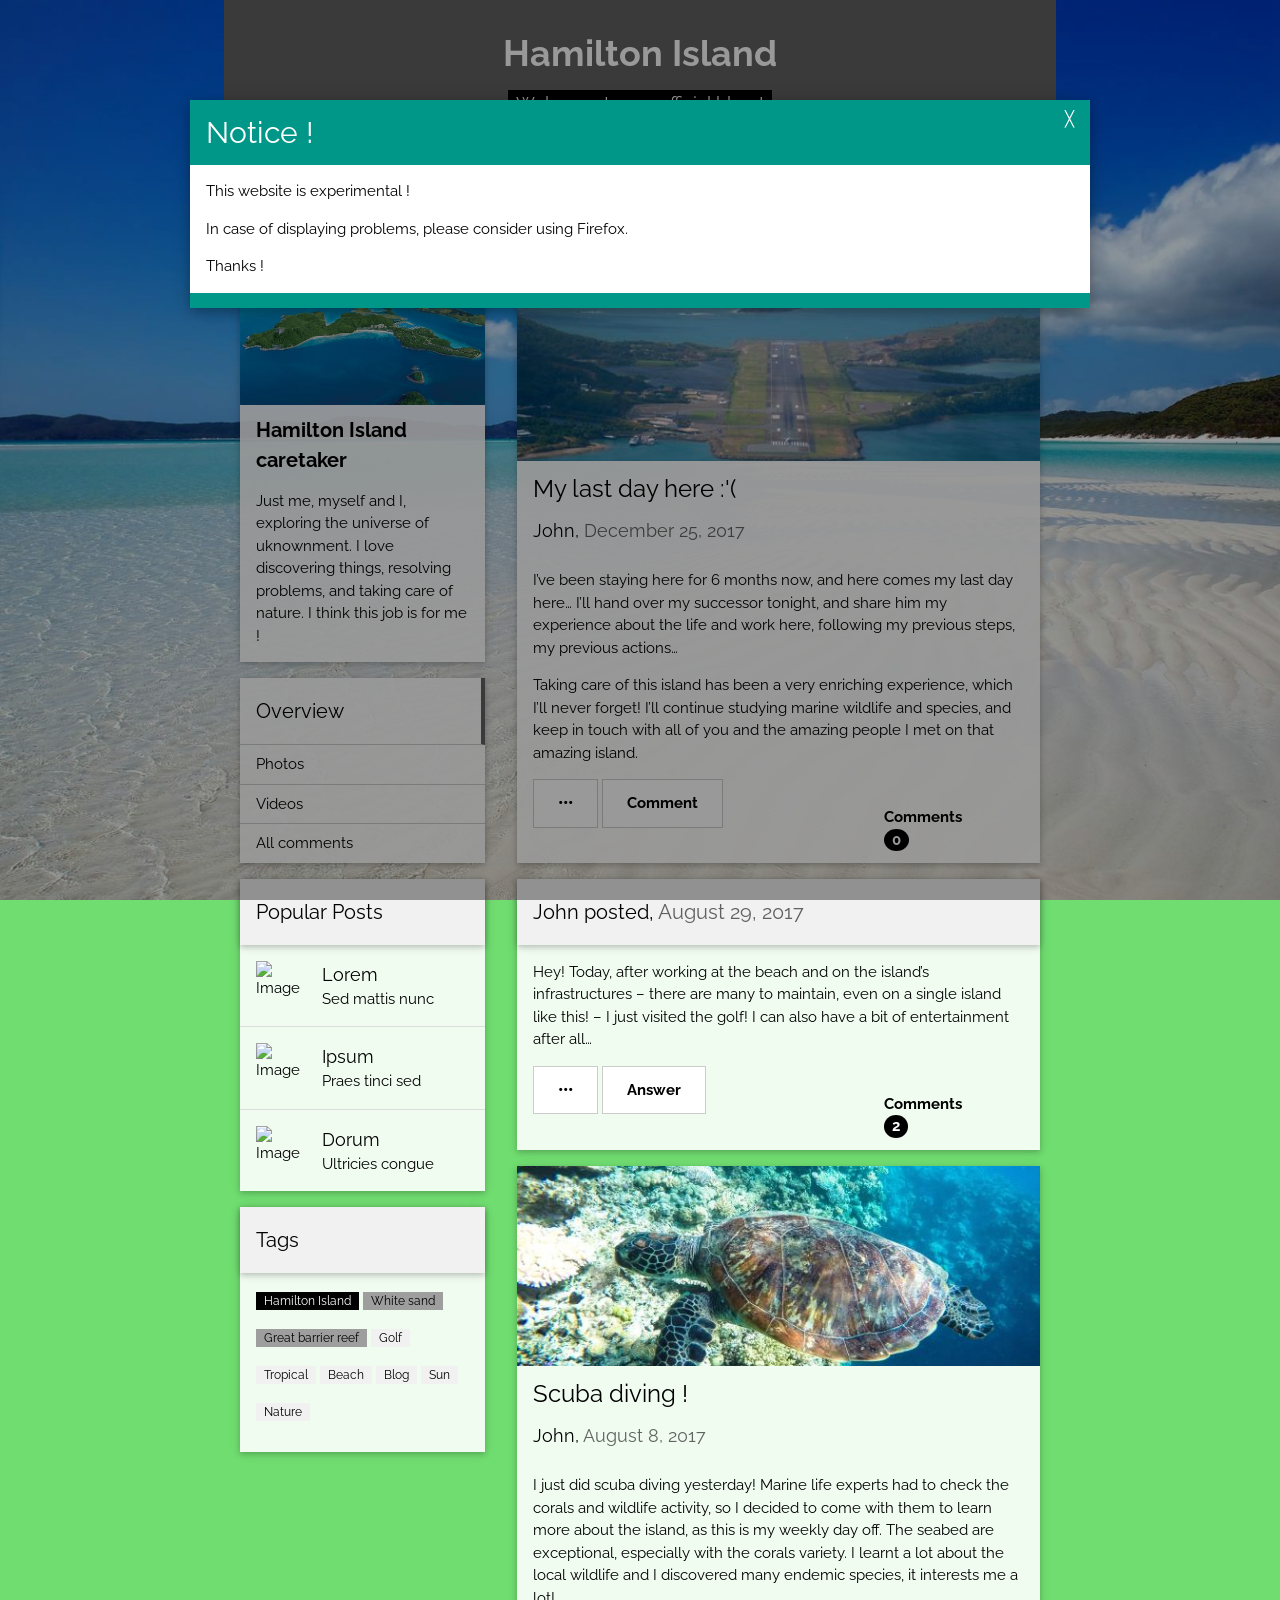
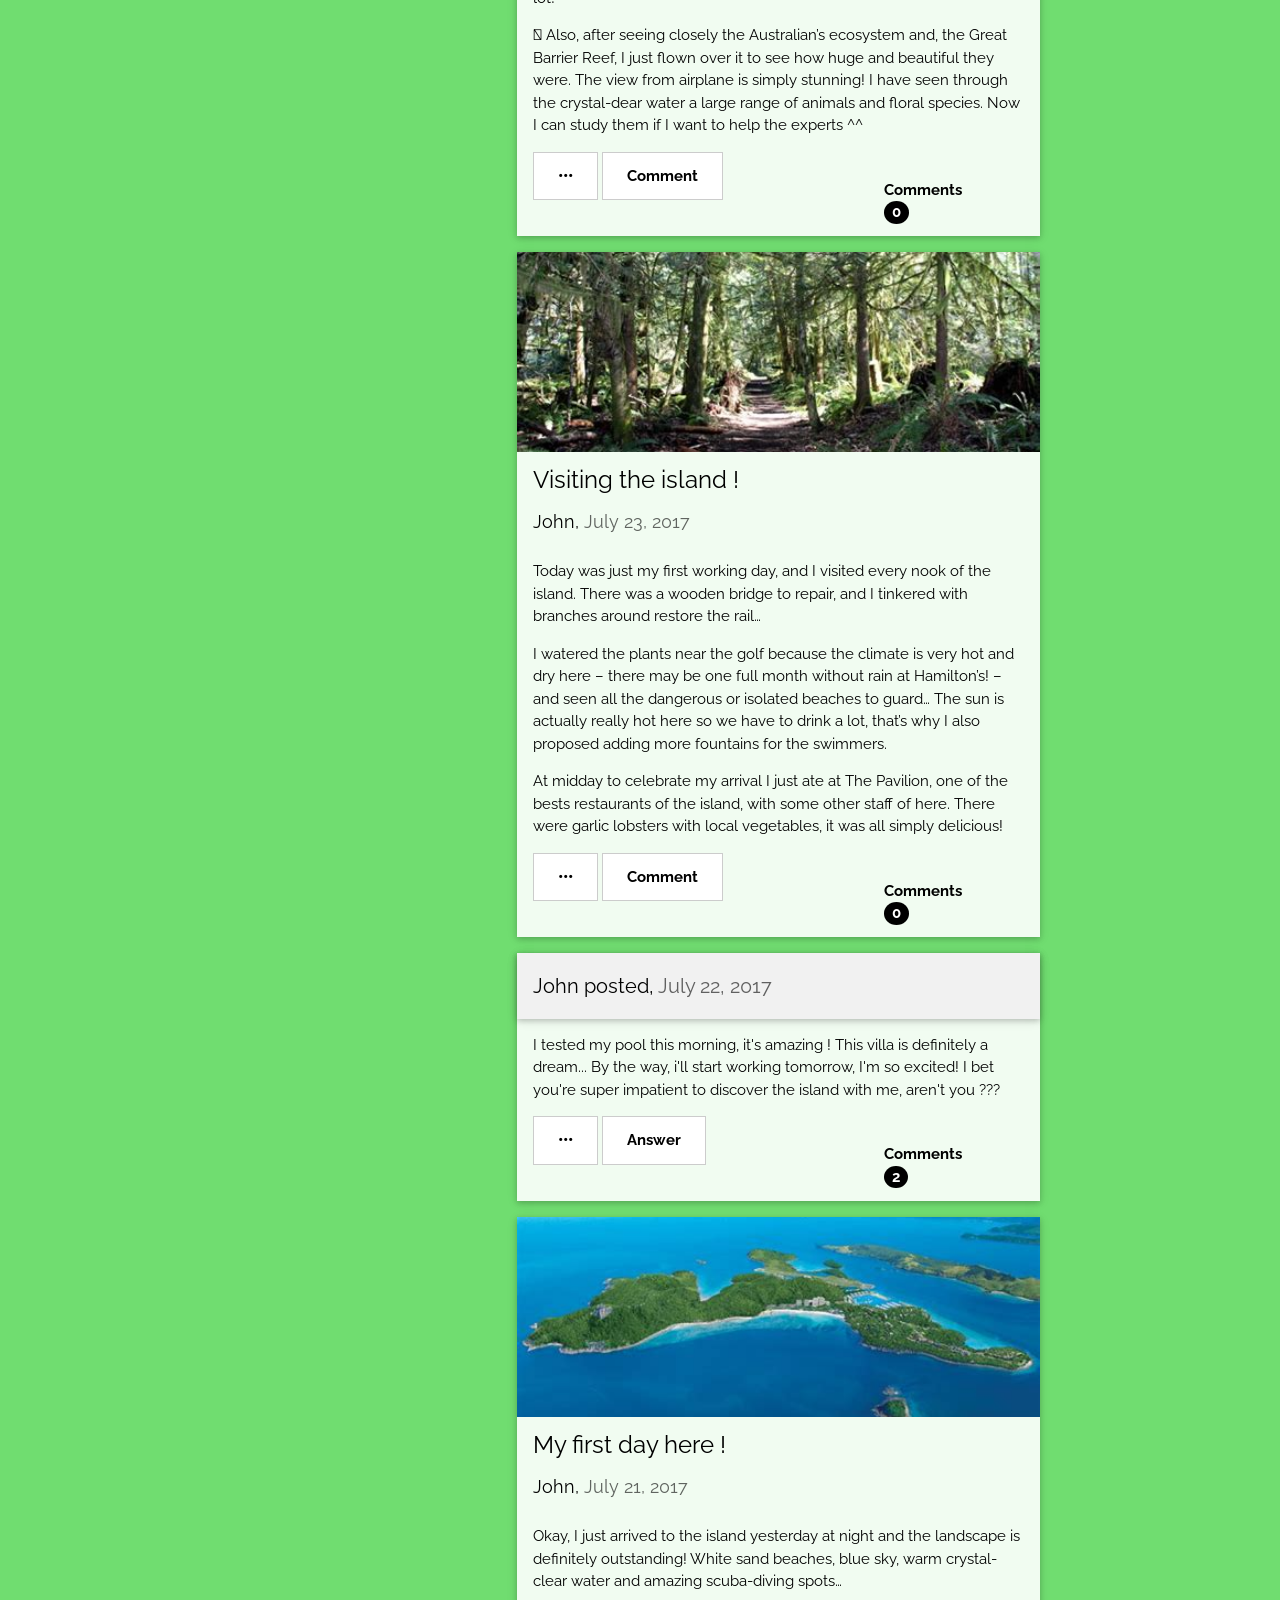
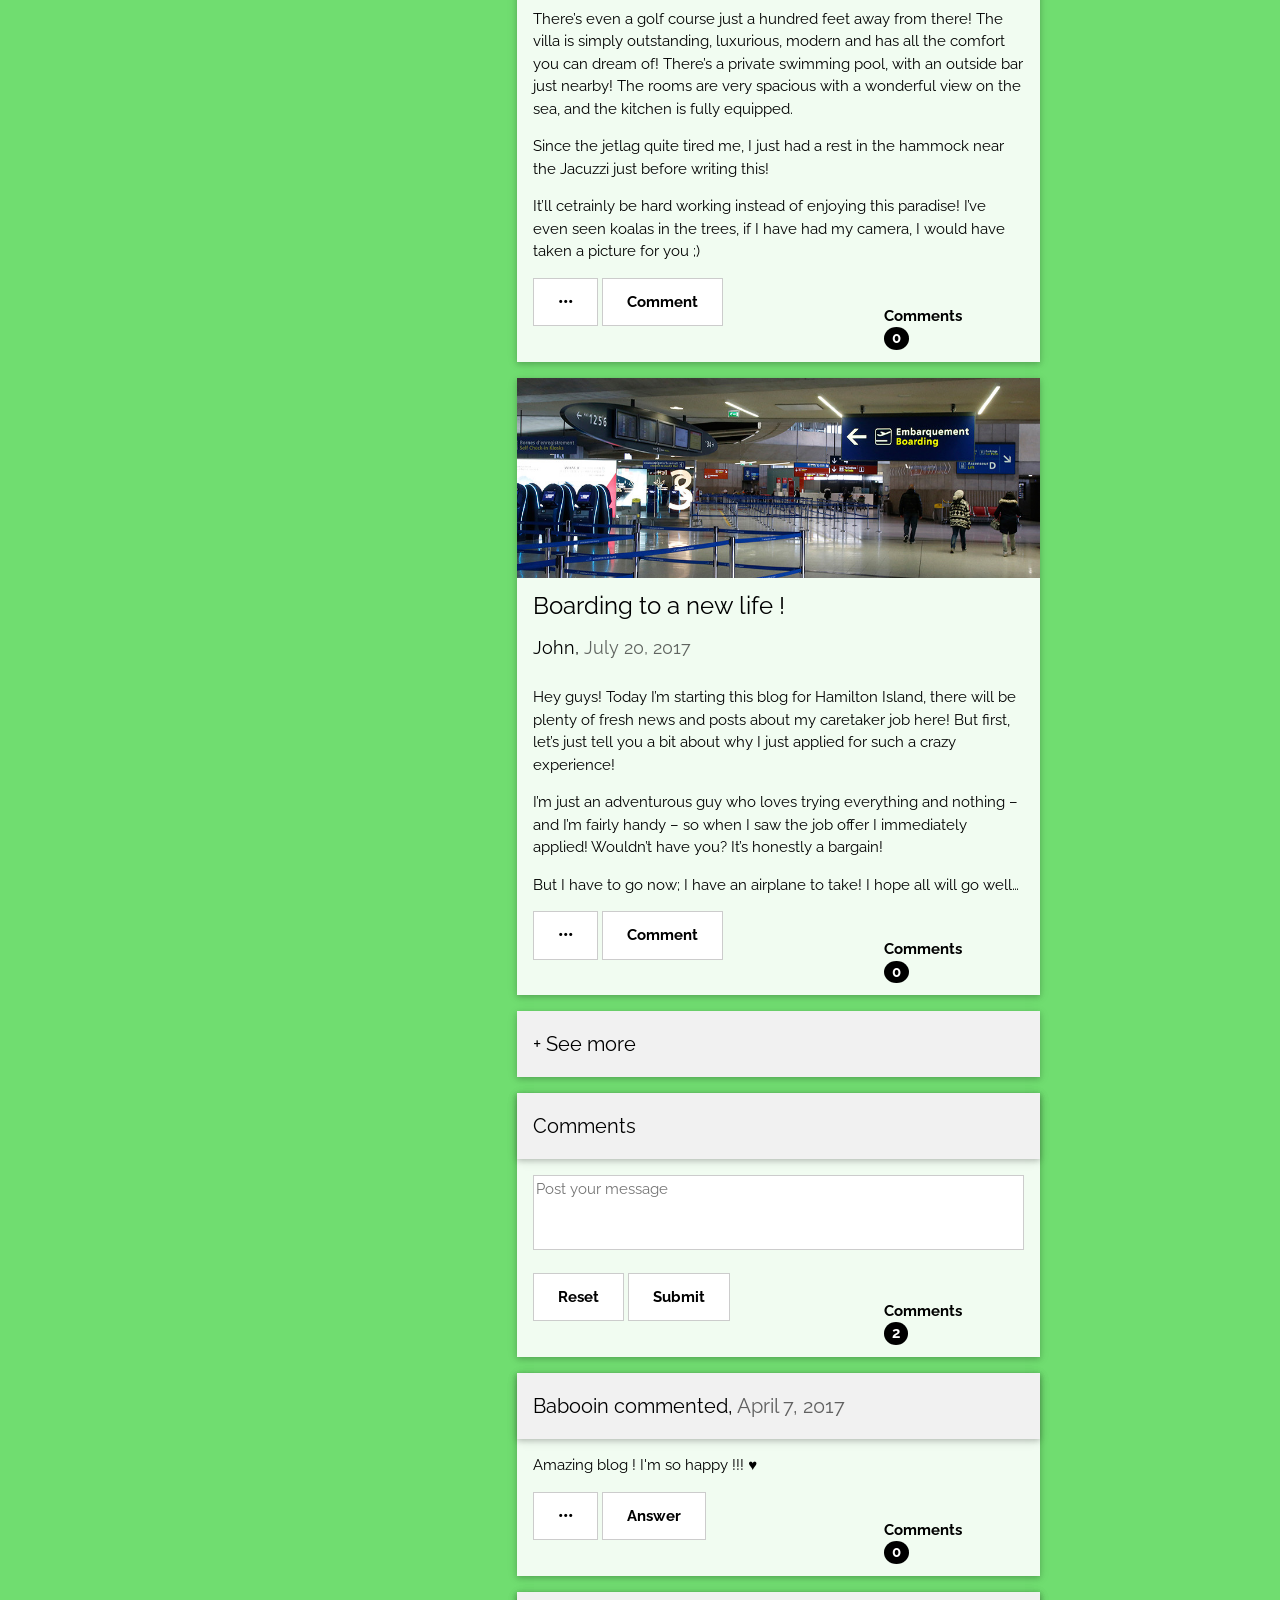
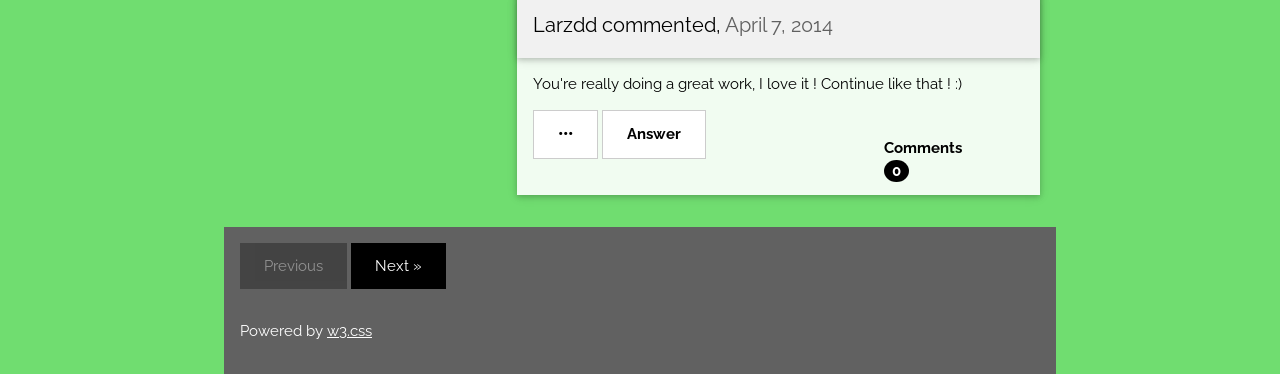
==== commit 4589c203: "changes" ====
--- a/index.html
+++ b/index.html
@@ -113,7 +113,8 @@
 			<h5>John, <span class="w3-opacity">December 25, 2017</span></h5>
 		</div>
 		<div class="w3-container">
-			<p>I’ve been staying here for 6 months now, and here comes my last day here… I’ll hand over my successor tonight, and share him my experience about the life and work here… Taking care of this island has been a very enriching experience, which I’ll never forget...</p>
+			<p>I’ve been staying here for 6 months now, and here comes my last day here… I’ll hand over my successor tonight, and share him my experience about the life and work here, following my previous steps, my previous actions…</p>
+			<p>Taking care of this island has been a very enriching experience, which I’ll never forget! I’ll continue studying marine wildlife and species, and keep in touch with all of you and the amazing people I met on that amazing island.</p>
 			<div class="w3-row">
 				<div class="w3-col m8 s12">
 					<div class="w3-dropdown-click">
@@ -168,6 +169,7 @@
 		</div>
 		<div class="w3-container">
 			<p>I just did scuba diving yesterday! Marine life experts had to check the corals and wildlife activity, so I decided to come with them to learn more about the island, as this is my weekly day off. The seabed are exceptional, especially with the corals variety. I learnt a lot about the local wildlife and I discovered many endemic species, it interests me a lot!</p>
+			<p>	Also, after seeing closely the Australian’s ecosystem and, the Great Barrier Reef, I just flown over it to see how huge and beautiful they were. The view from airplane is simply stunning! I have seen through the crystal-dear water a large range of animals and floral species. Now I can study them if I want to help the experts ^^</p>
 			<div class="w3-row">
 				<div class="w3-col m8 s12">
 					<div class="w3-dropdown-click">
@@ -393,10 +395,10 @@
   <p>Powered by <a href="https://www.w3schools.com/w3css/default.asp" target="_blank">w3.css</a></p>
 </footer>
 
-<div id="modal" class="w3-modal">
-  <div class="w3-modal-content w3-card-4 w3-animate-zoom">
+<div id="modal" onclick="document.getElementById('modal').style.display='none'" class="w3-modal">
+  <div onclick="document.getElementById('modal').style.display='block'" class="w3-modal-content w3-card-4 w3-animate-zoom">
     <header class="w3-container w3-teal"> 
-      <span onclick="document.getElementById('modal').style.display='none'" class="w3-button w3-big w3-light-grey w3-display-topright">&times;</span>
+      <span onclick="document.getElementById('modal').style.display='none'" class="w3-button w3-big w3-display-topright">╳</span>
       <h2>Notice !</h2>
     </header>
     <div class="w3-container">
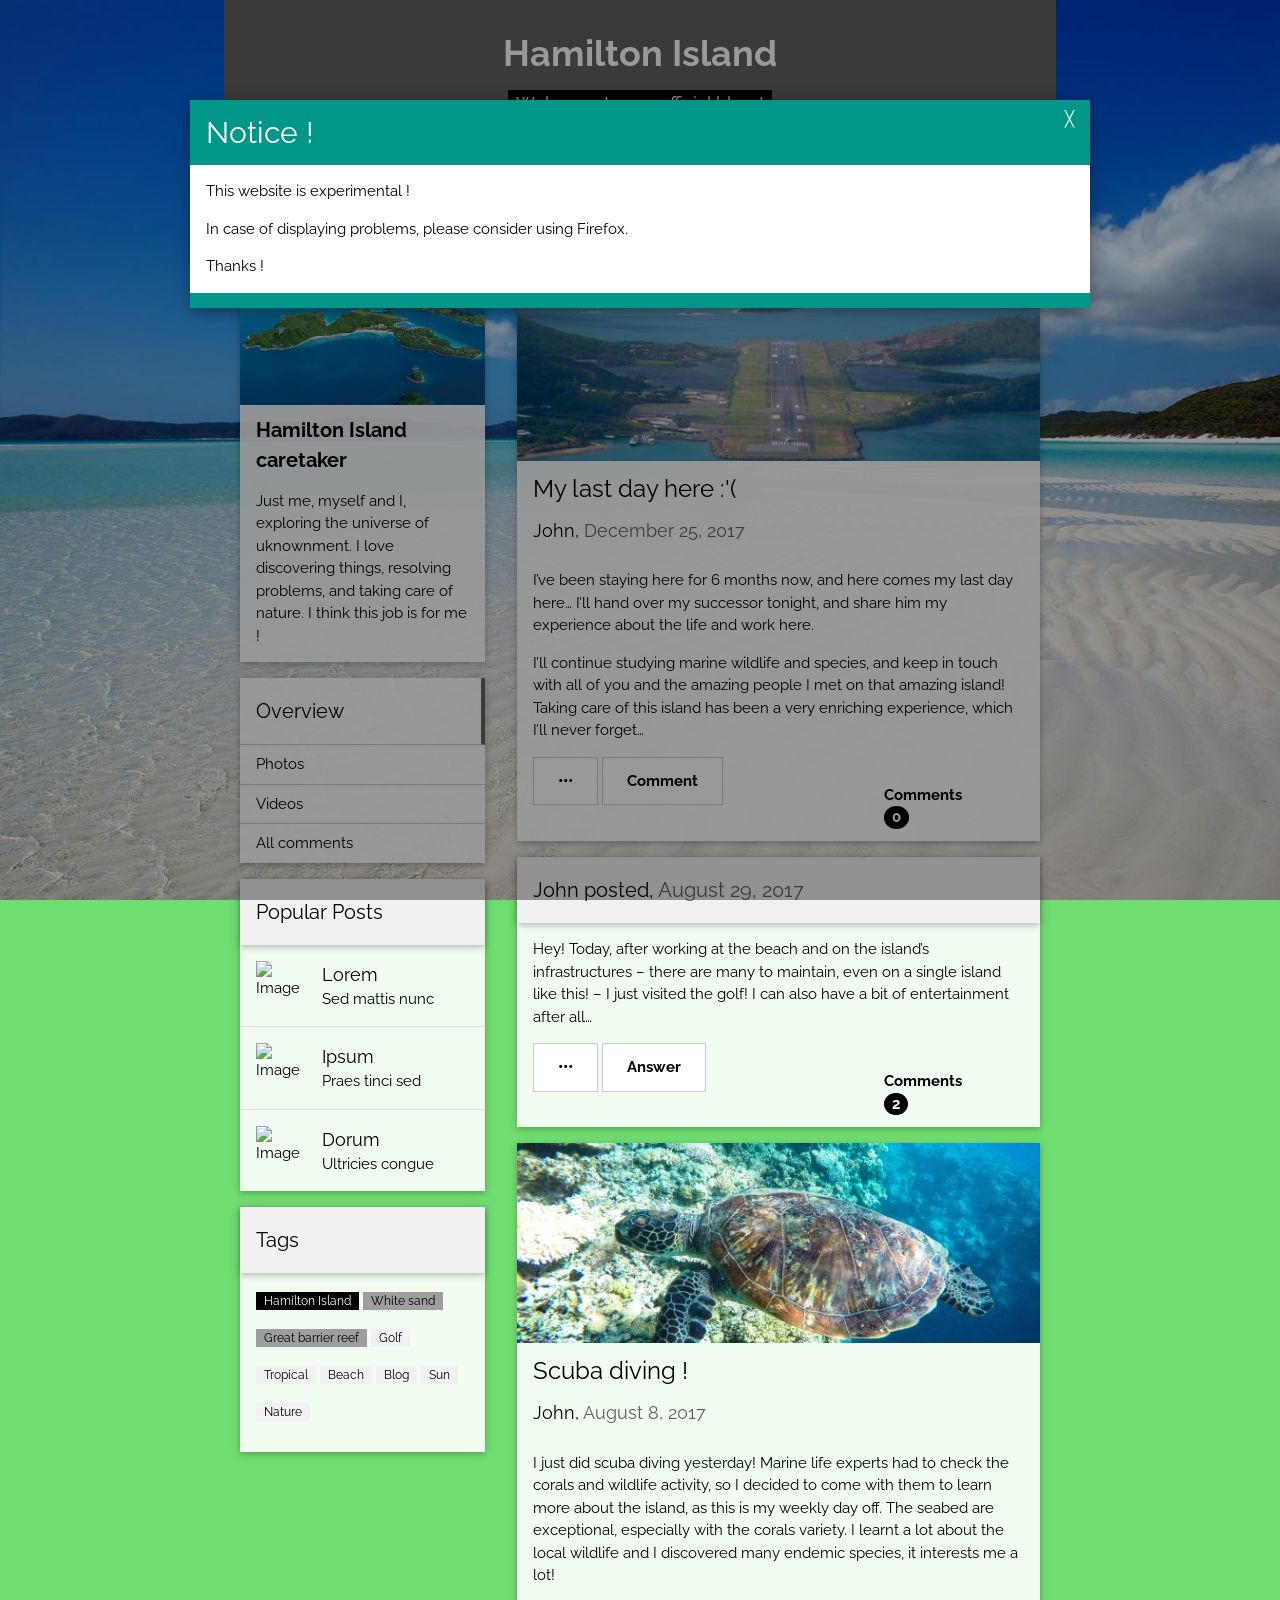
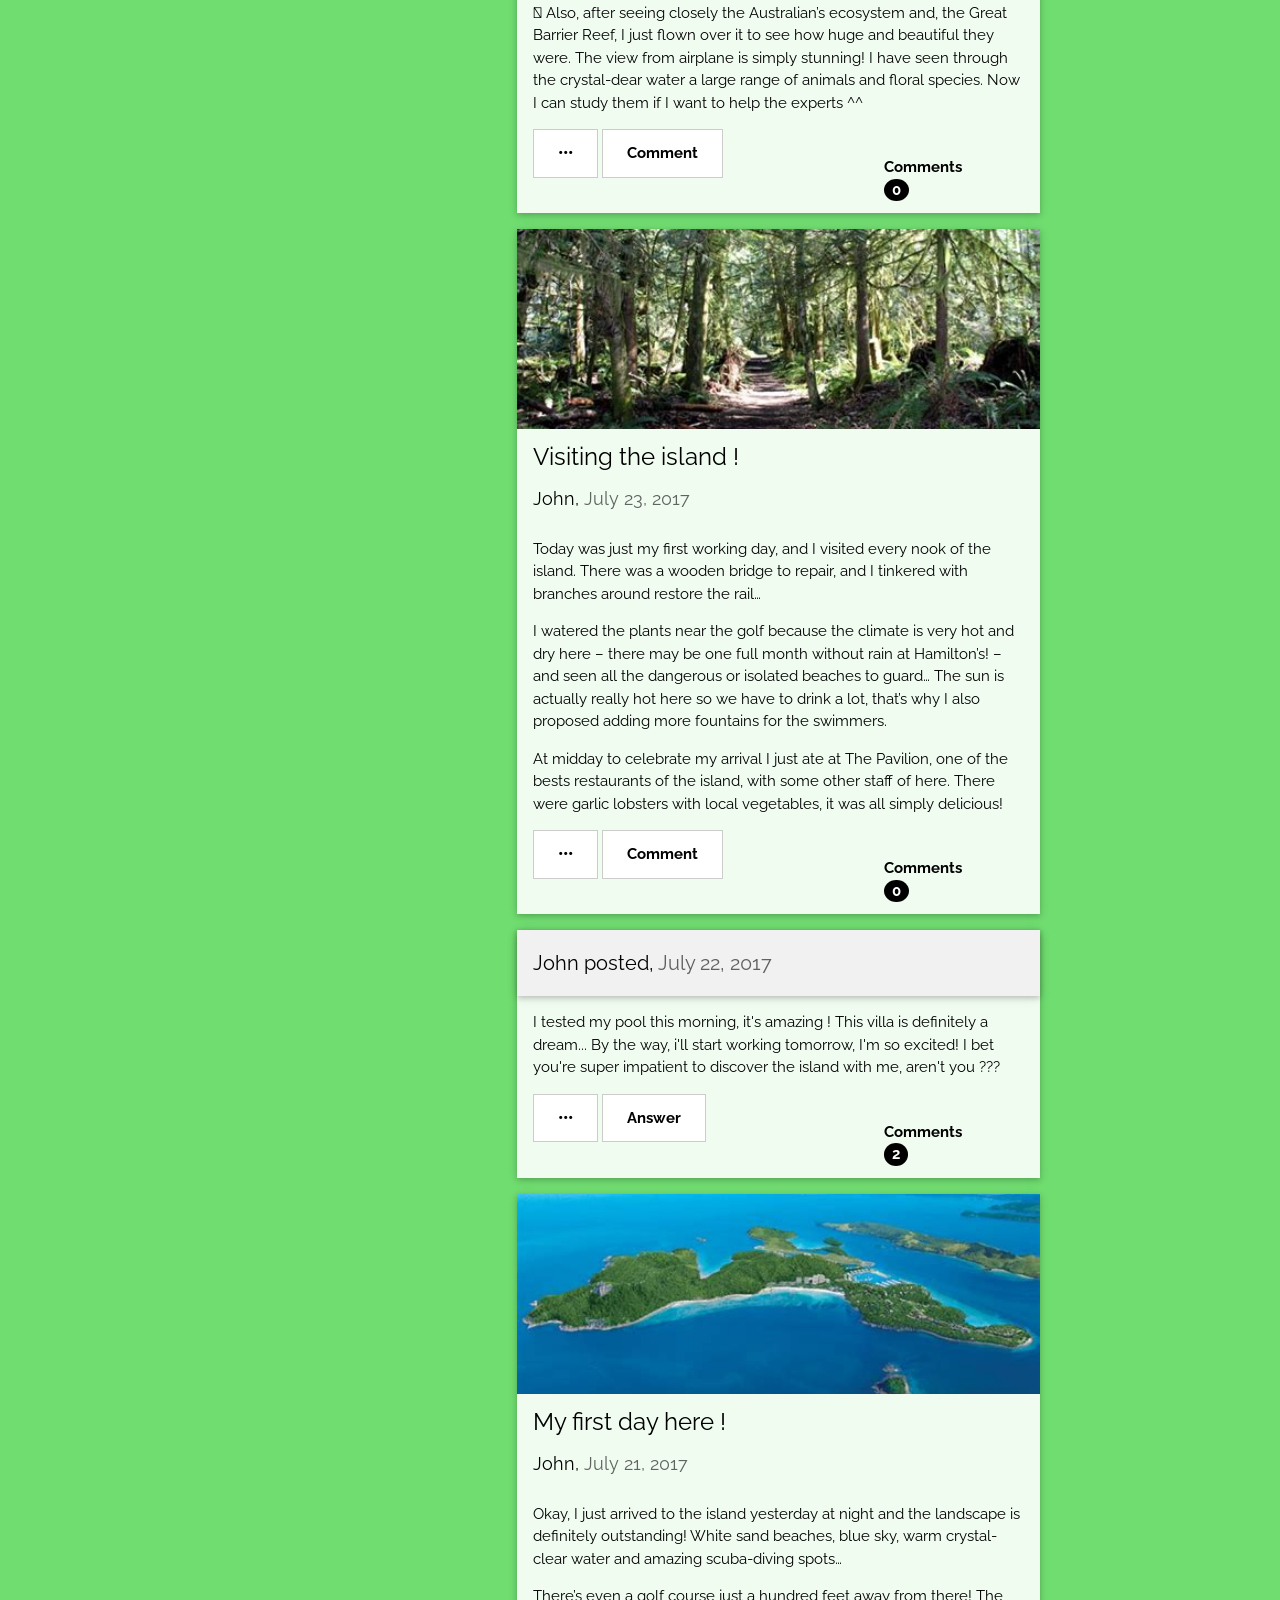
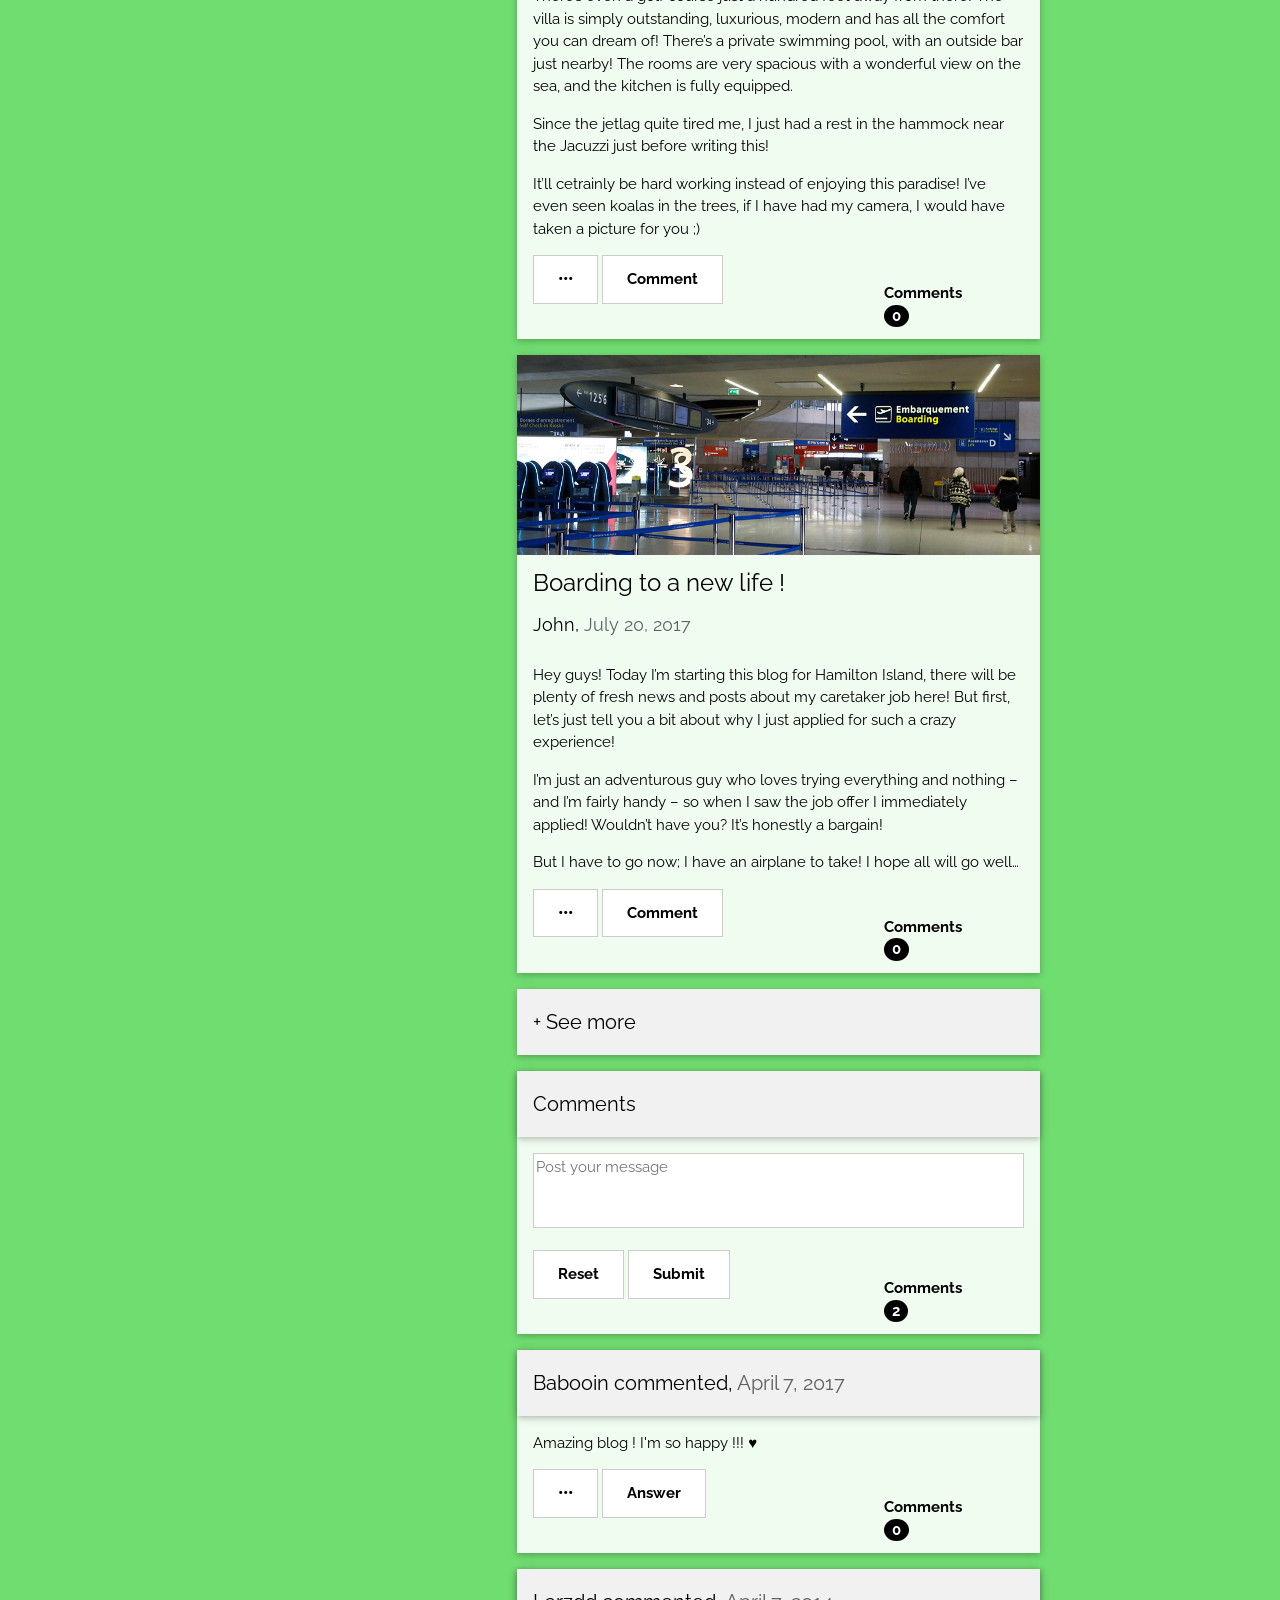
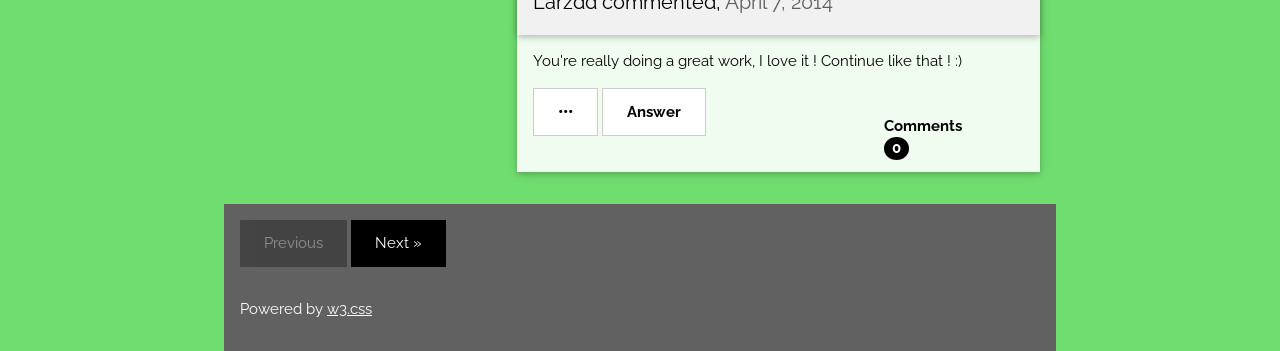
==== commit a9c37f47: "changes" ====
--- a/index.html
+++ b/index.html
@@ -113,8 +113,8 @@
 			<h5>John, <span class="w3-opacity">December 25, 2017</span></h5>
 		</div>
 		<div class="w3-container">
-			<p>I’ve been staying here for 6 months now, and here comes my last day here… I’ll hand over my successor tonight, and share him my experience about the life and work here, following my previous steps, my previous actions…</p>
-			<p>Taking care of this island has been a very enriching experience, which I’ll never forget! I’ll continue studying marine wildlife and species, and keep in touch with all of you and the amazing people I met on that amazing island.</p>
+			<p>I’ve been staying here for 6 months now, and here comes my last day here… I’ll hand over my successor tonight, and share him my experience about the life and work here.</p>
+			<p>I’ll continue studying marine wildlife and species, and keep in touch with all of you and the amazing people I met on that amazing island! Taking care of this island has been a very enriching experience, which I’ll never forget…</p>
 			<div class="w3-row">
 				<div class="w3-col m8 s12">
 					<div class="w3-dropdown-click">
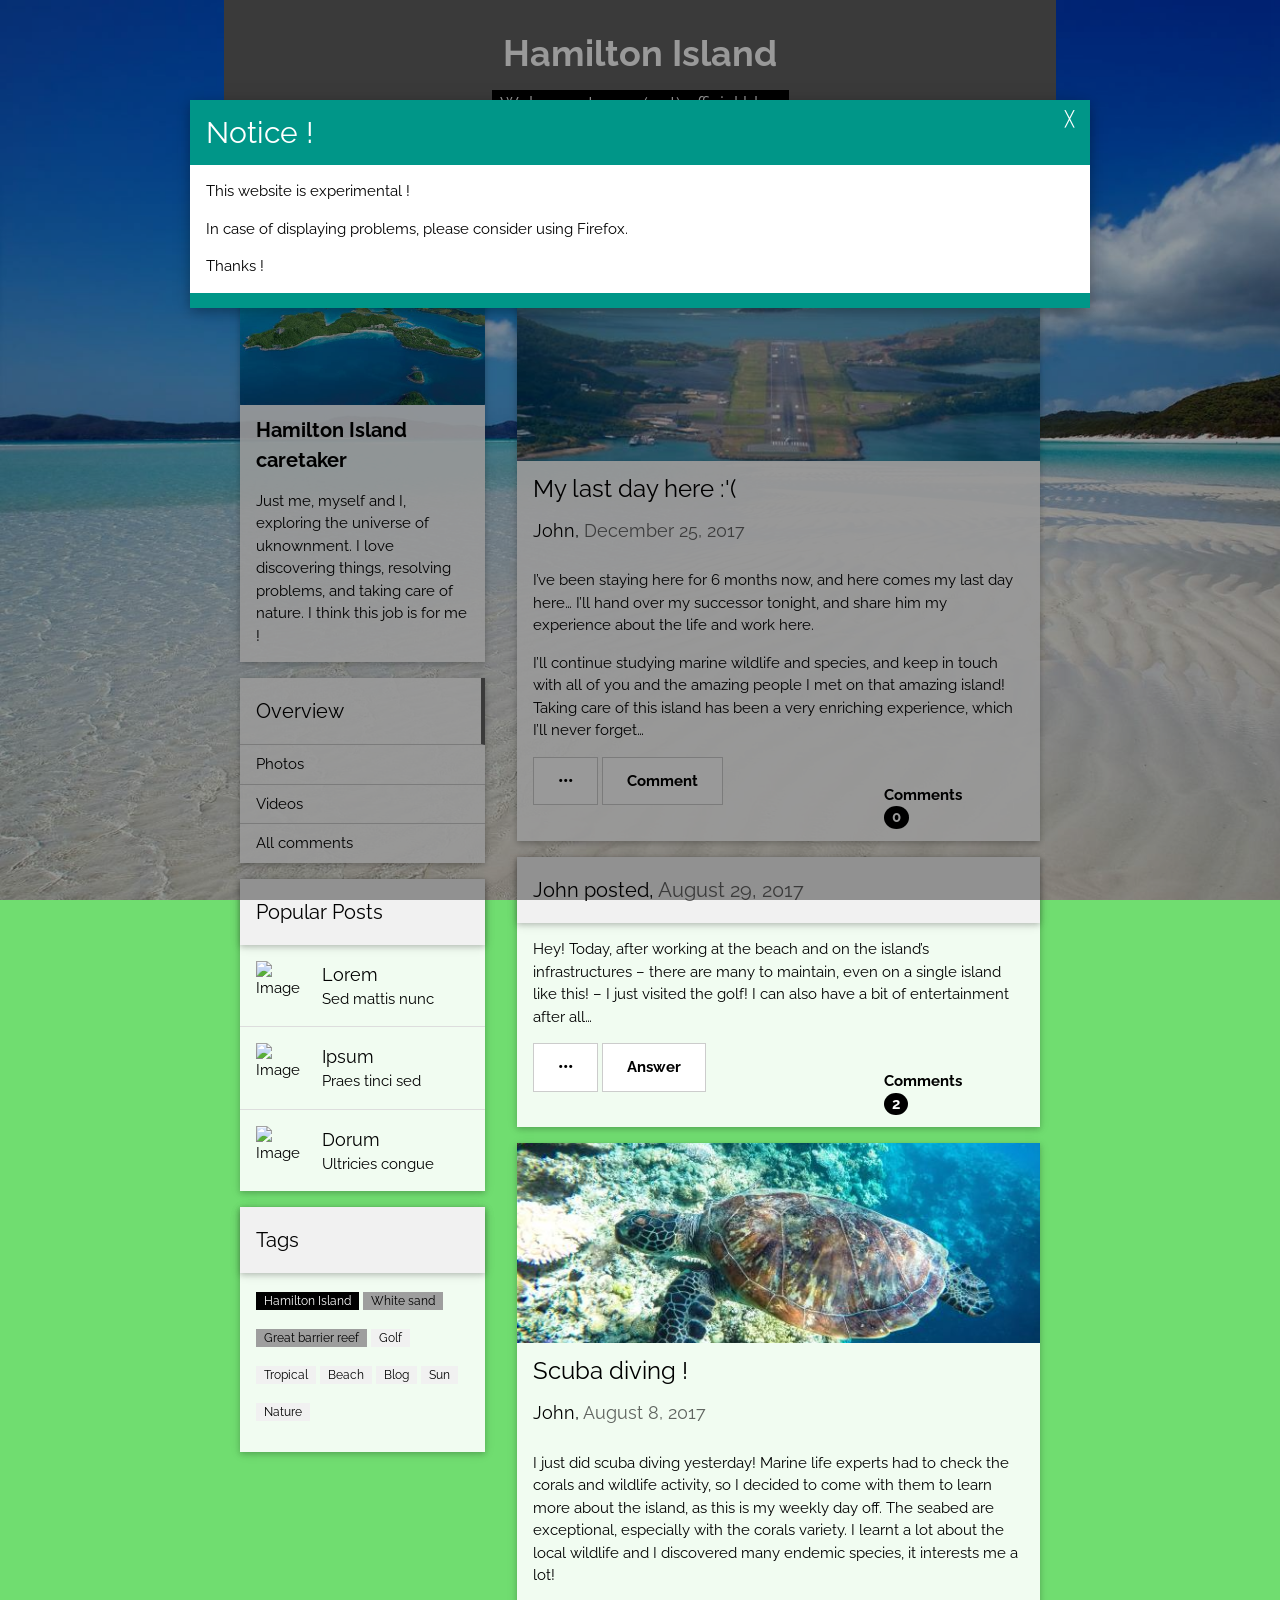
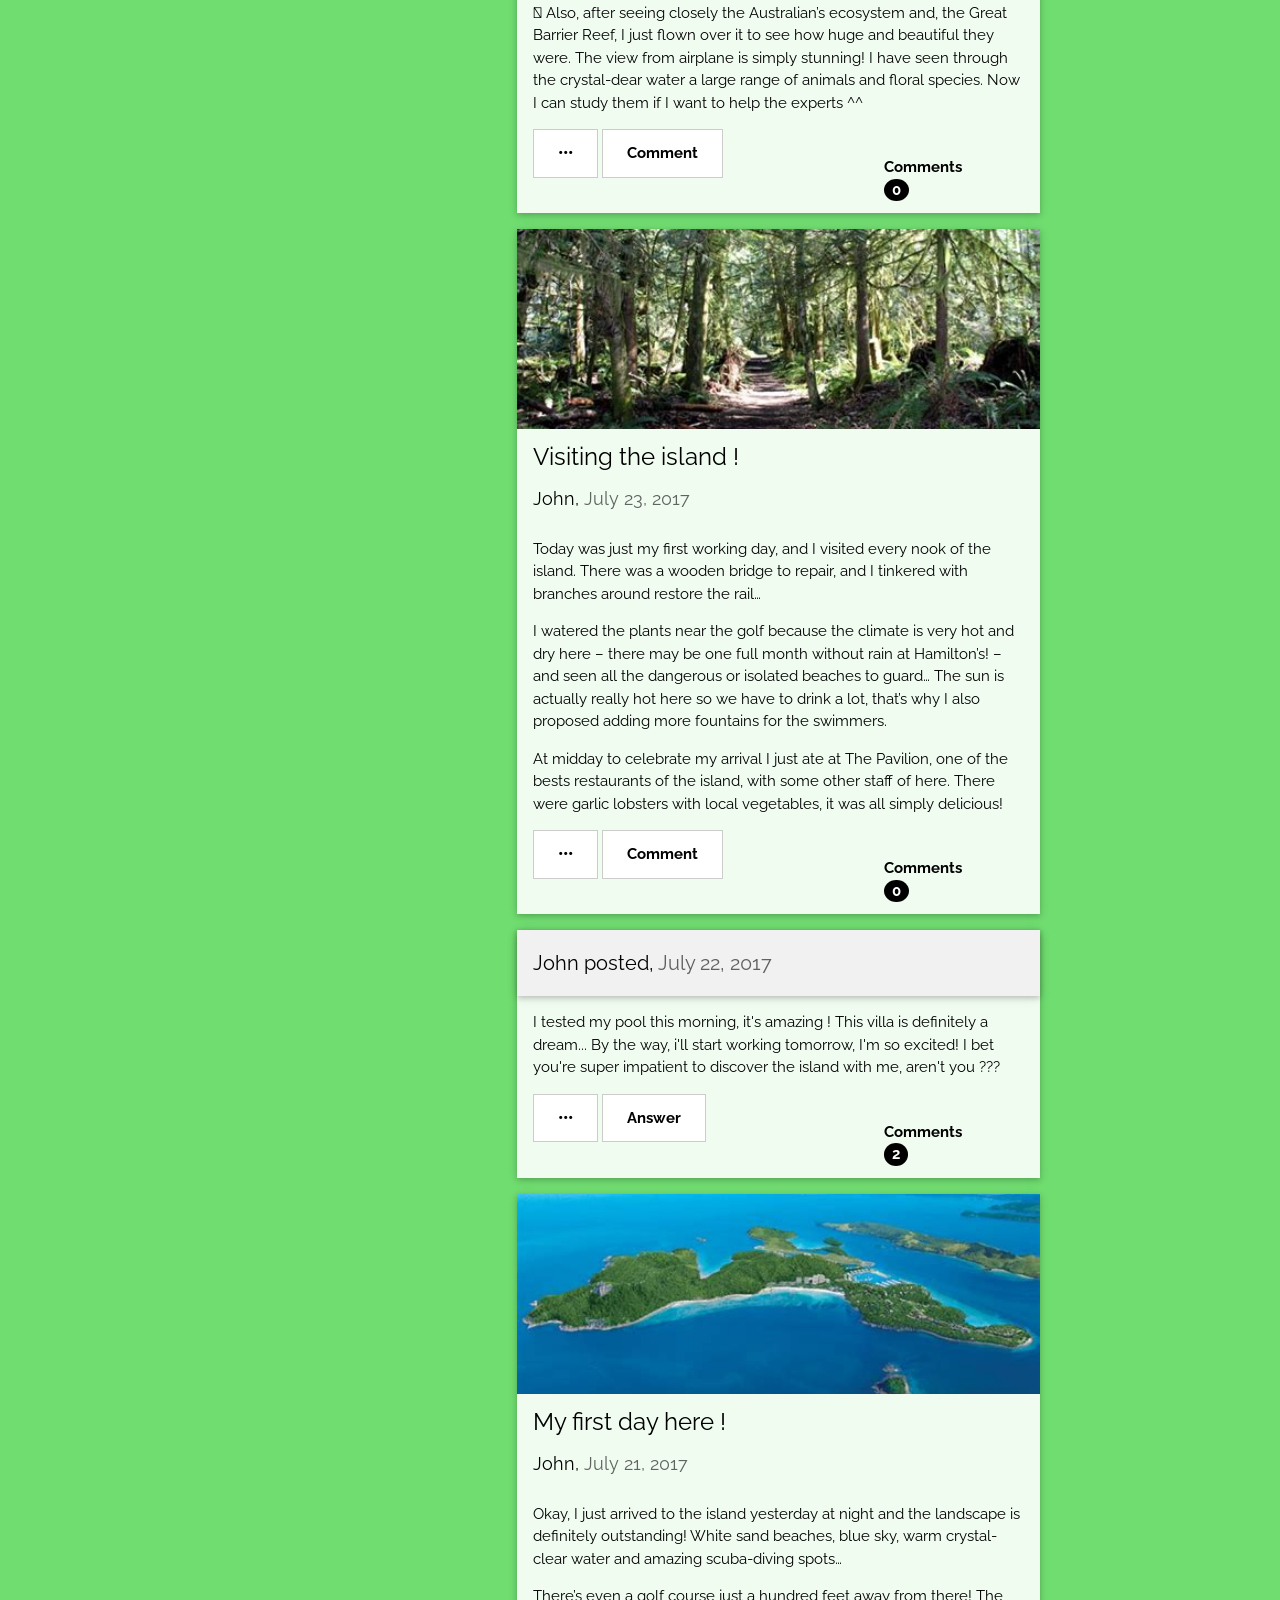
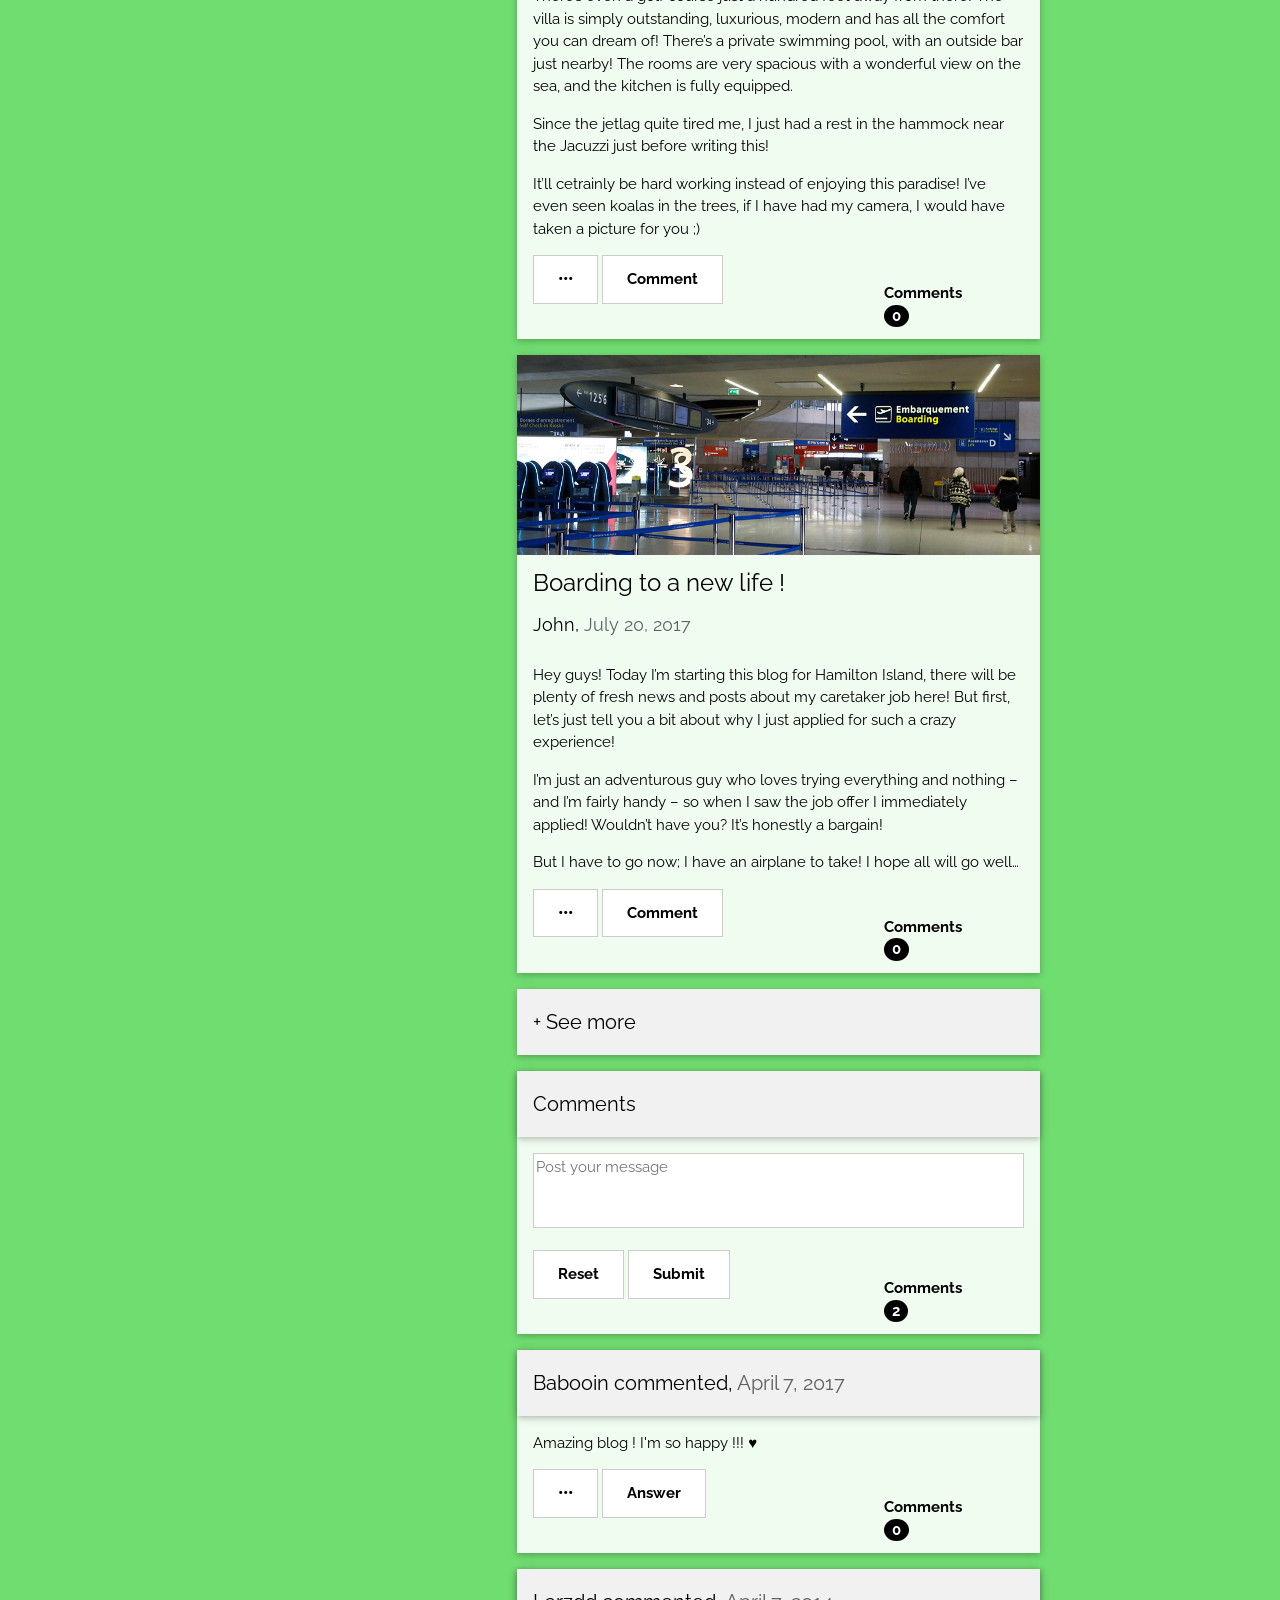
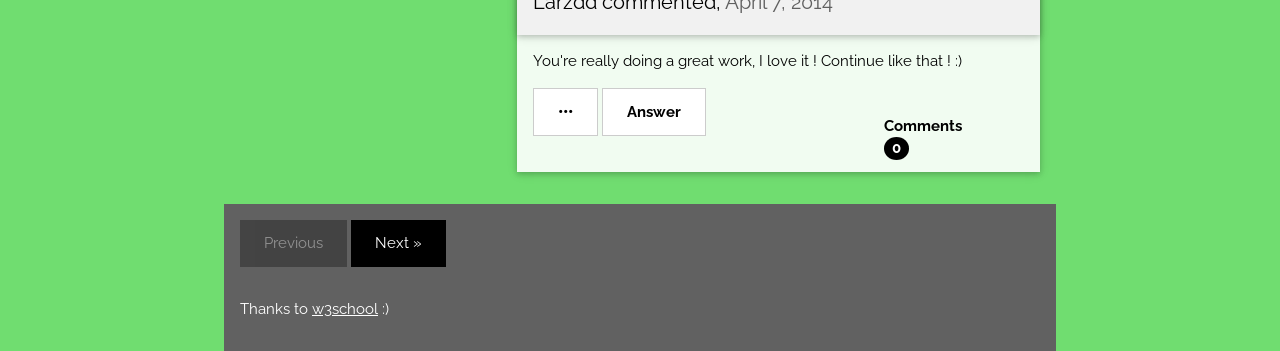
==== commit 19c21fdc: "Update index.html" ====
--- a/index.html
+++ b/index.html
@@ -22,8 +22,8 @@
 <!-- Header -->
 <header class="w3-container w3-dark-grey w3-center w3-padding-16"> 
 	<h1 class="bold">Hamilton Island</h1>
-	<h5><span class="w3-tag">Welcome to our official blog !</span></h5>
-	<p>Site based on the <a href="https://www.w3schools.com/w3css/tryw3css_templates_blog.htm" target="_blank">w3.css</a> template</p>
+	<h5><span class="w3-tag">Welcome to our (not) official blog</span></h5>
+	<p>Site based on the <a href="https://www.w3schools.com/w3css/default.asp" target="_blank">w3.css</a></p>
 </header>
 
 <div class="w3-bar w3-card w3-margin-bottom">
@@ -392,7 +392,7 @@
 <footer class="w3-container w3-dark-grey w3-padding-16 w3-margin-top">
   <button class="w3-button w3-black w3-disabled w3-padding-large w3-margin-bottom">Previous</button>
   <button class="w3-button w3-black w3-padding-large w3-margin-bottom">Next »</button>
-  <p>Powered by <a href="https://www.w3schools.com/w3css/default.asp" target="_blank">w3.css</a></p>
+  <p>Thanks to <a href="https://www.w3schools.com" target="_blank">w3school</a> :)</p>
 </footer>
 
 <div id="modal" onclick="document.getElementById('modal').style.display='none'" class="w3-modal">
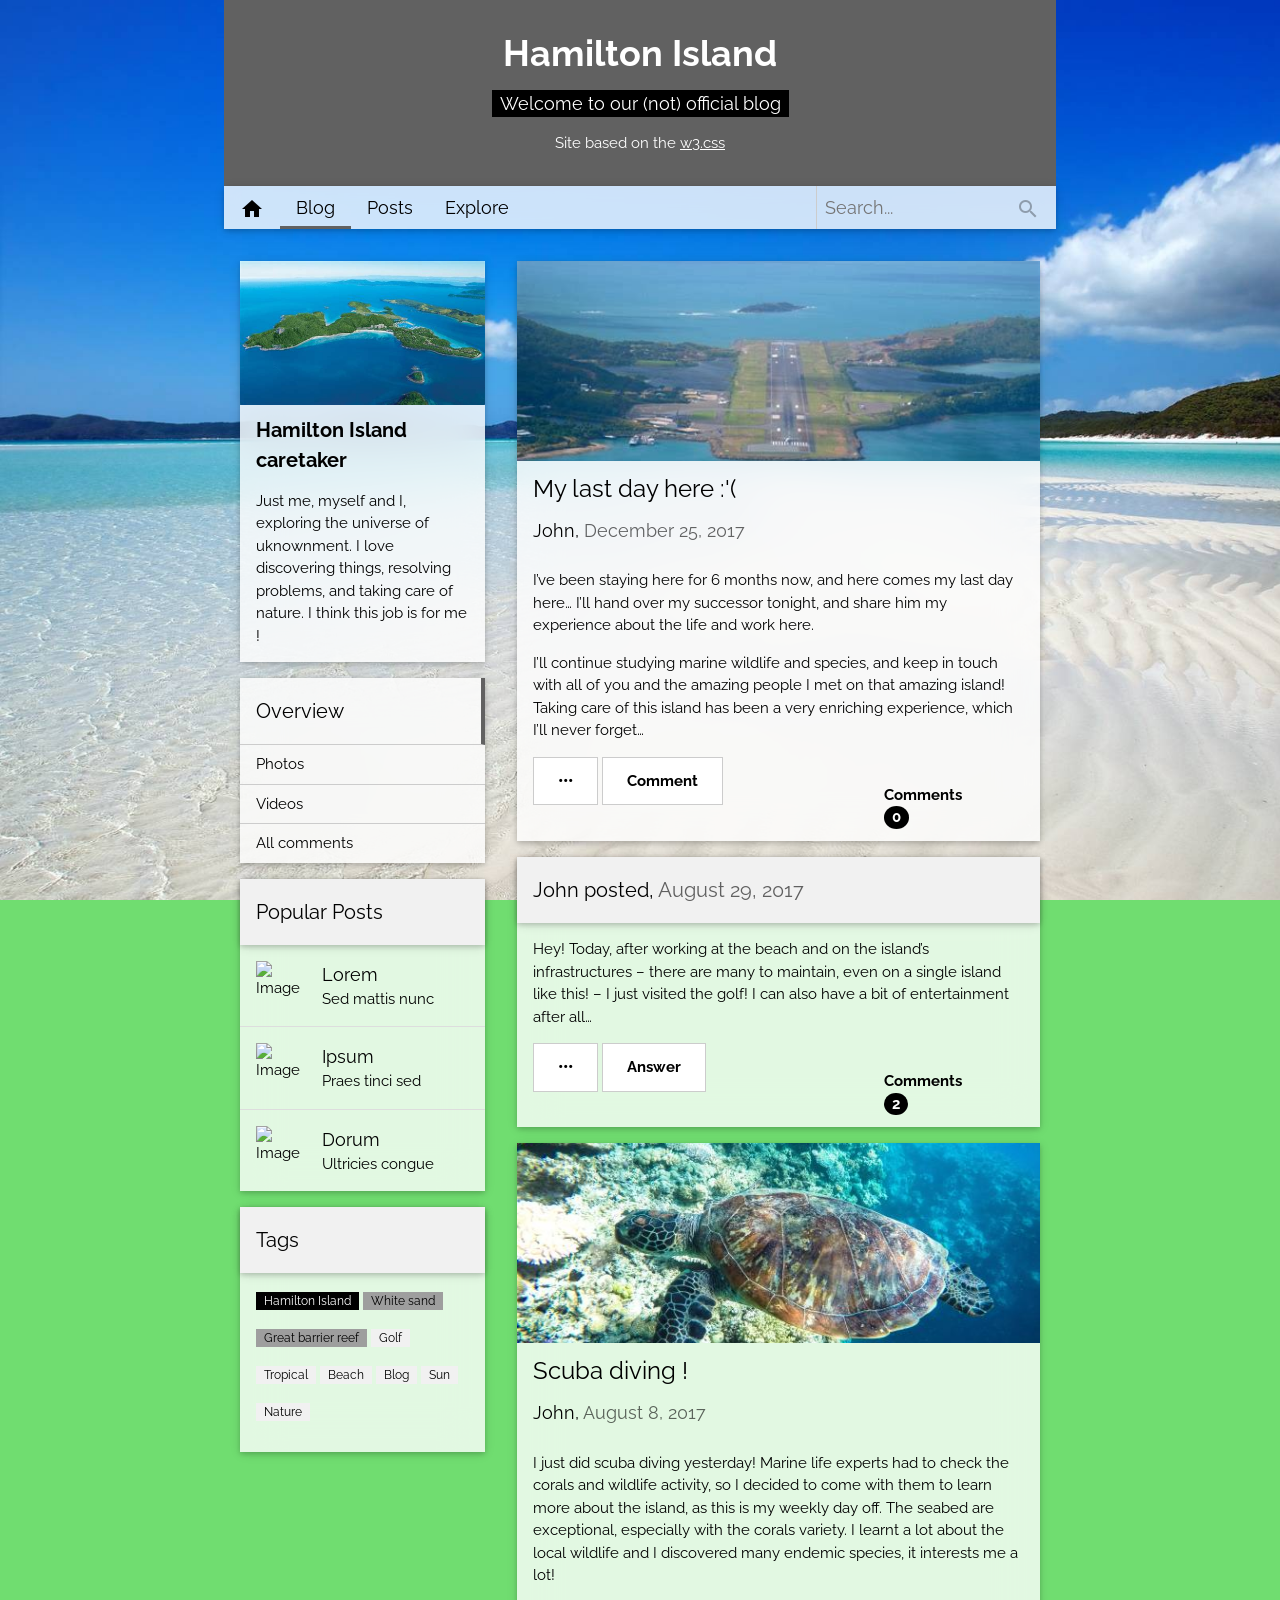
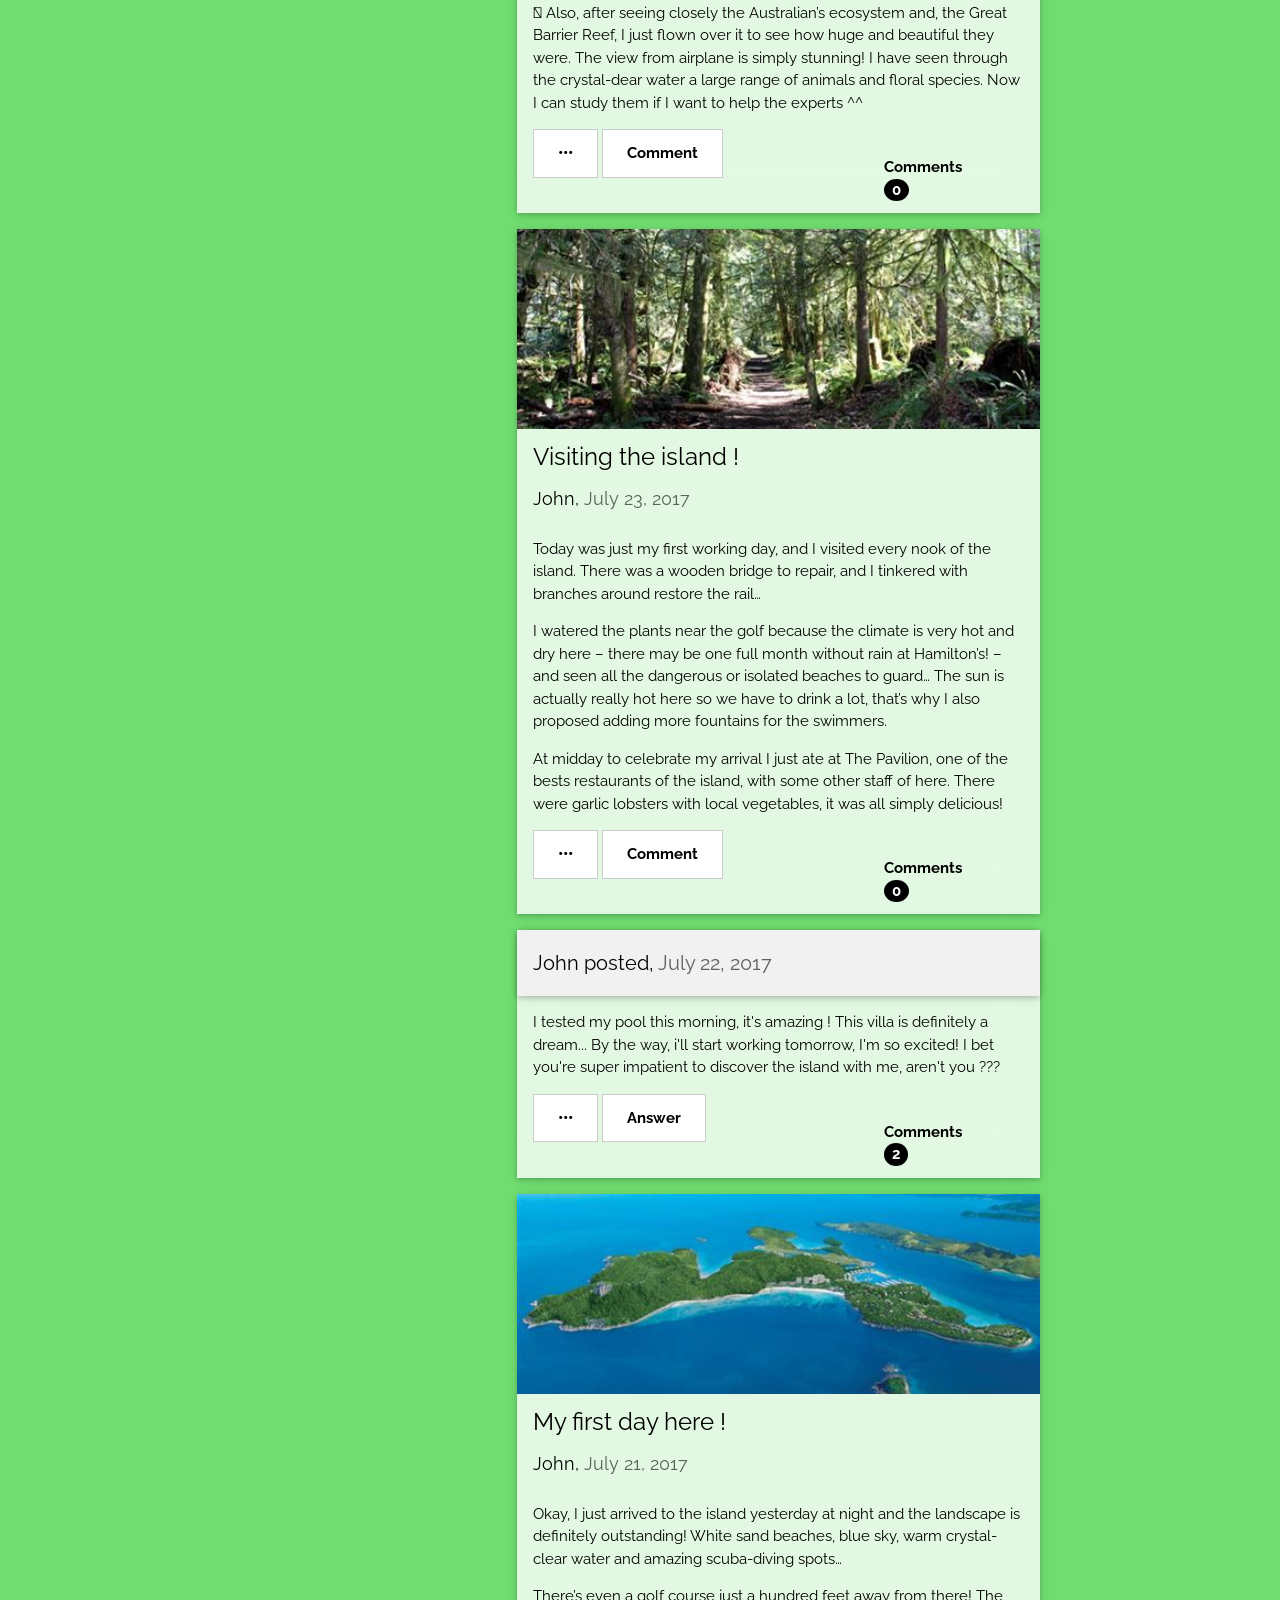
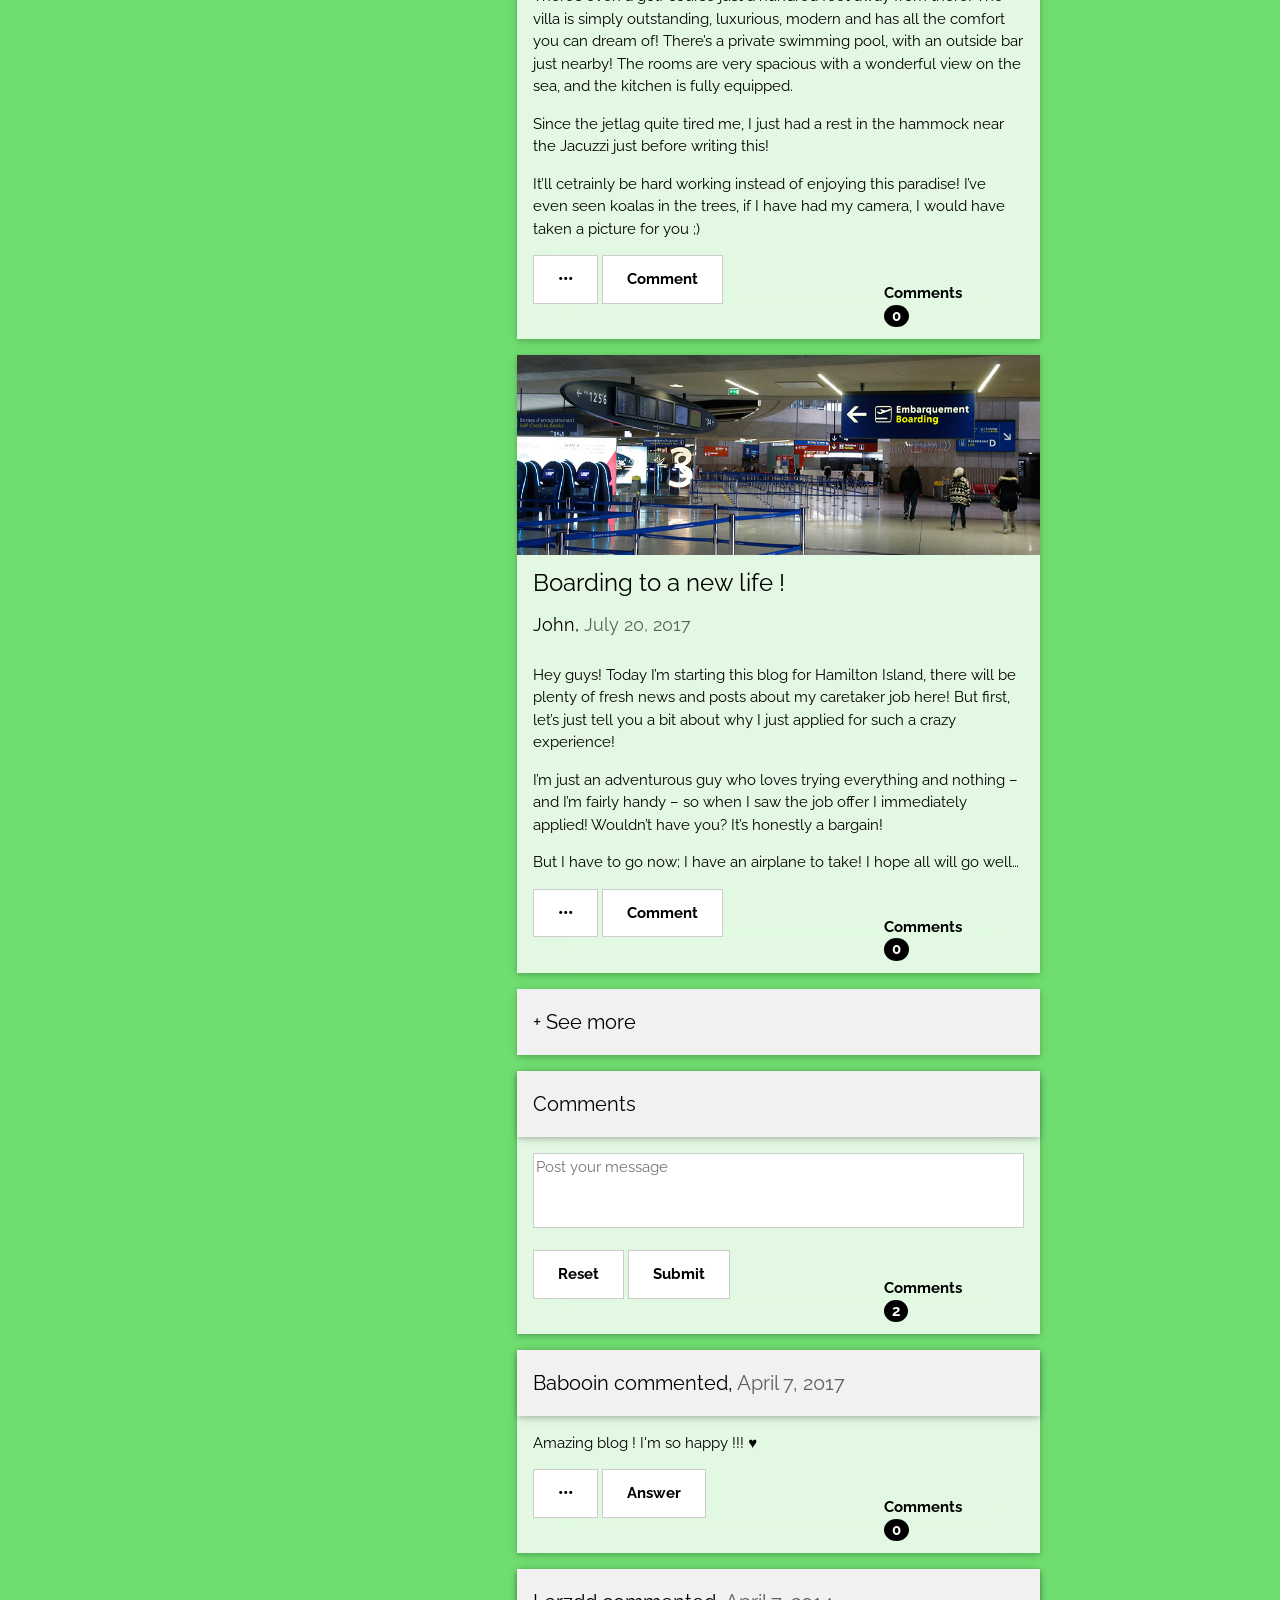
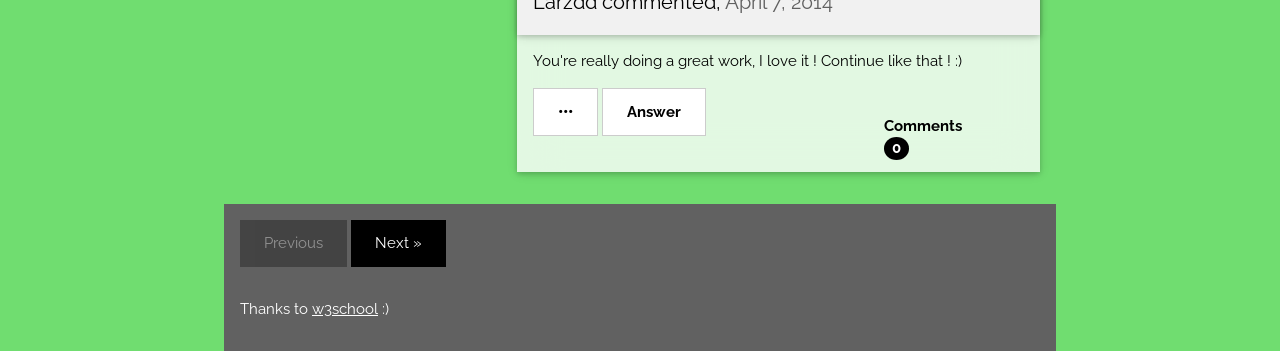
==== commit a28a27ef: "Outdated" ====
--- a/index.html
+++ b/index.html
@@ -16,7 +16,7 @@
 <link rel="stylesheet" href="custom-w3.css" id="stylesheet">
 </head>
 
-<body onload="document.getElementById('modal').style.display='block'">
+<body>
 <div class="w3-content main-padding">
 
 <!-- Header -->
@@ -395,23 +395,6 @@
   <p>Thanks to <a href="https://www.w3schools.com" target="_blank">w3school</a> :)</p>
 </footer>
 
-<div id="modal" onclick="document.getElementById('modal').style.display='none'" class="w3-modal">
-  <div onclick="document.getElementById('modal').style.display='block'" class="w3-modal-content w3-card-4 w3-animate-zoom">
-    <header class="w3-container w3-teal"> 
-      <span onclick="document.getElementById('modal').style.display='none'" class="w3-button w3-big w3-display-topright">╳</span>
-      <h2>Notice !</h2>
-    </header>
-    <div class="w3-container">
-      <p>This website is experimental !</p>
-	  <p>In case of displaying problems, please consider using Firefox.</p>
-	  <p>Thanks !</p>
-    </div>
-    <footer class="w3-container w3-teal">
-      <p></p>
-    </footer>
-  </div>
-</div>
-
 <!-- END CONTENT -->
 </div>
 </body>
